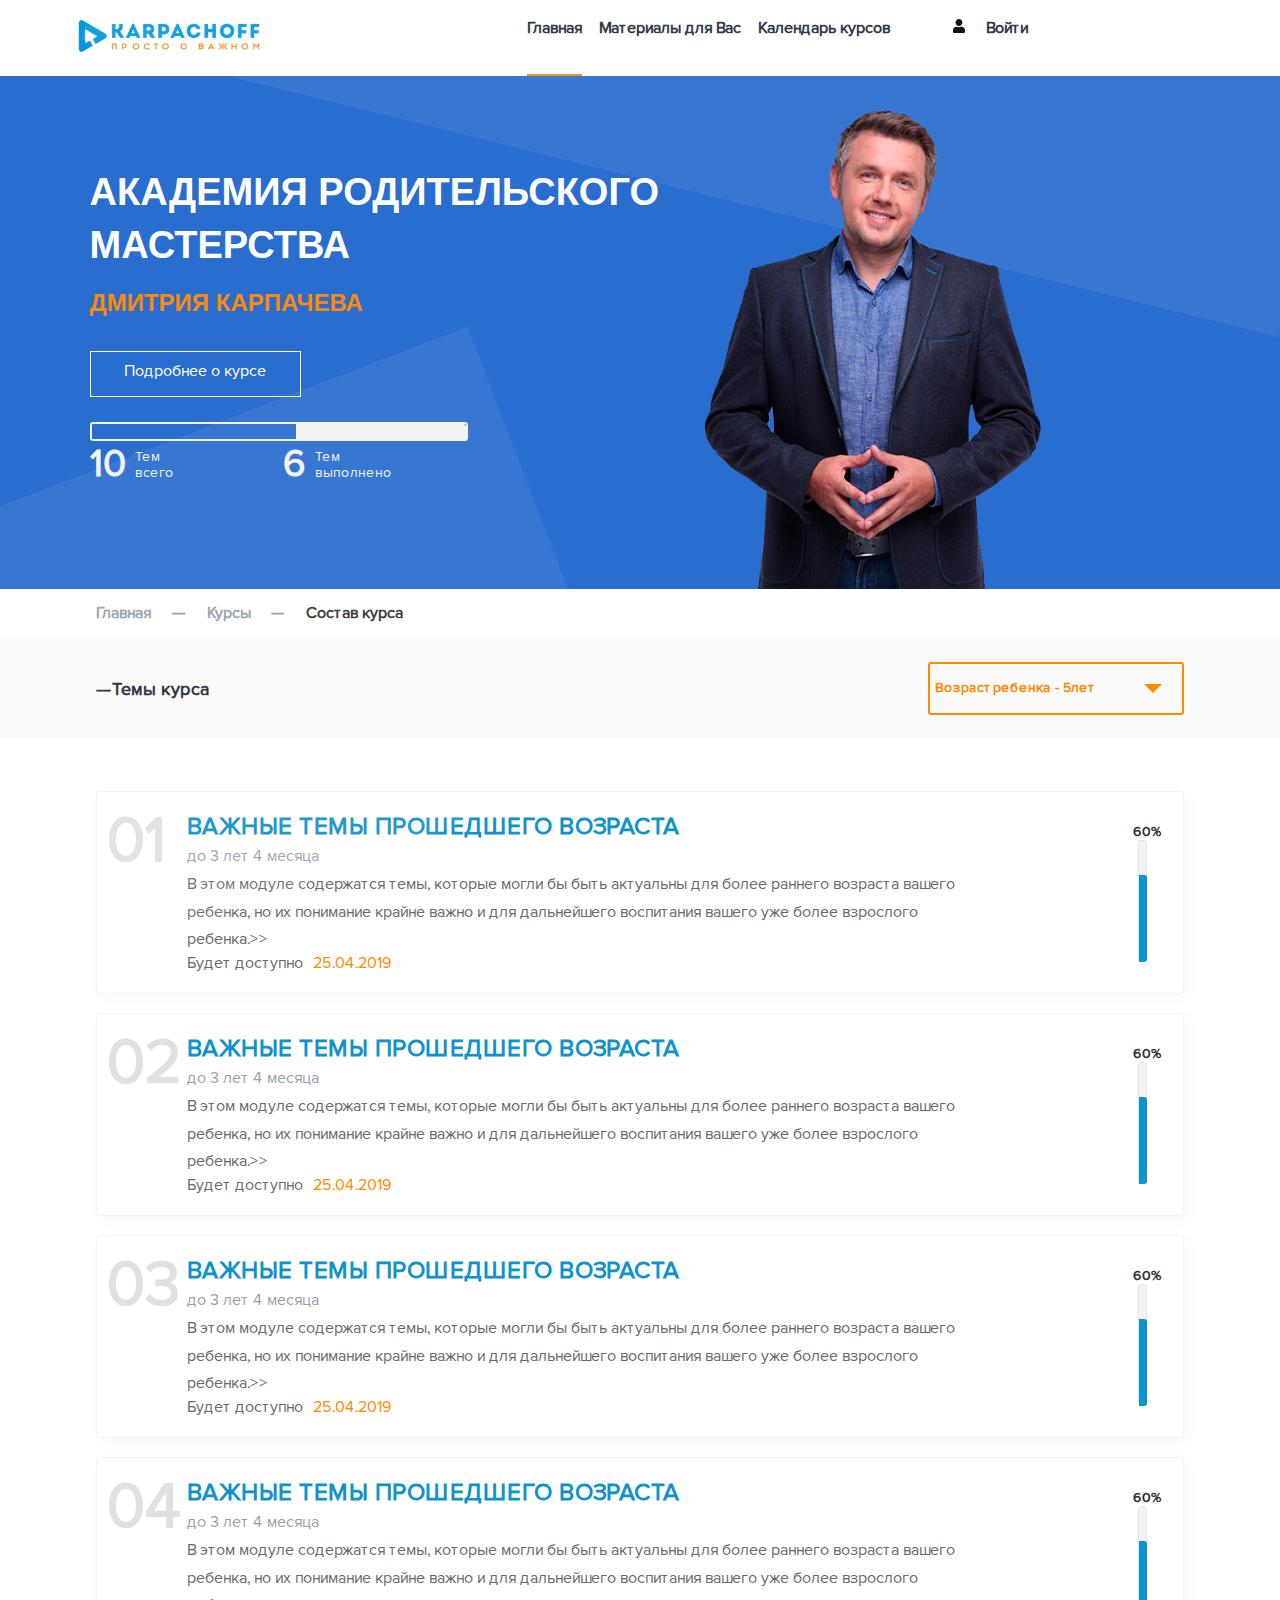
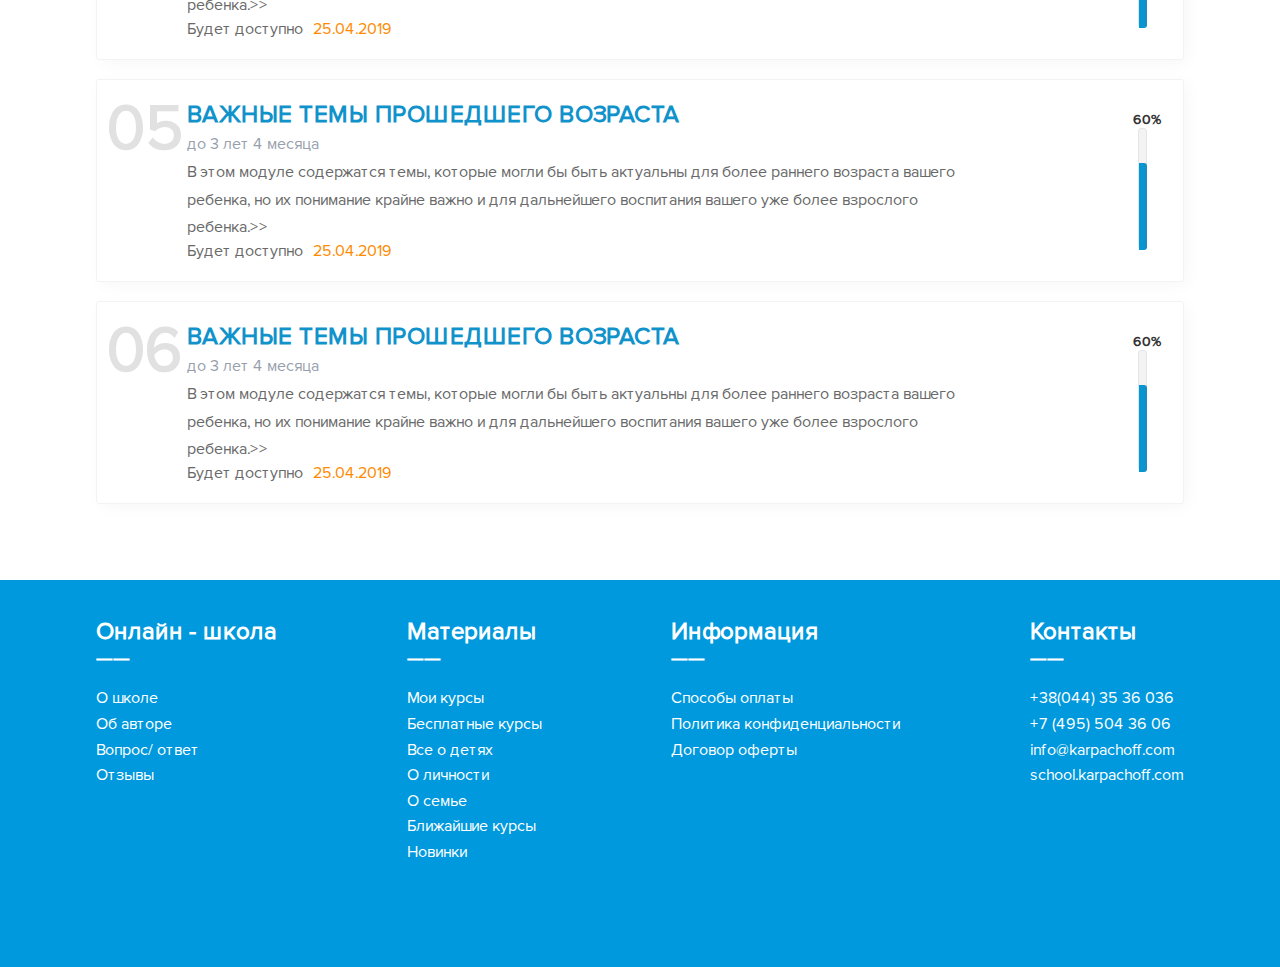
==== index.html @ 8d542062 "first commit" ====
<!DOCTYPE html>
<html >
<head>
    <meta charset="UTF-8">
    <meta name="viewport" content="width=device-width, initial-scale=1.0">
    <meta http-equiv="X-UA-Compatible" content="ie=edge">
    <link rel="stylesheet" href="css/normalise.css">
    <link rel="stylesheet" href="css/style.css">



    <title>Courses</title>

<body>
    <!--HEADER-->
    <div class="header">
        <div class="header-logo">
            <img src="./images/logo.svg" alt="Karpacoff" >
        </div>
        <div class="header-menu">
            <a class="header-menu-item" href="index.html"> Главная </a>
            <a class="header-menu-item" href="#"> Материалы для Вас </a>
            <a class="header-menu-item" href="#"> Календарь   курсов </a>

        </div>
        <div class="header-authent">
            <img src="./images/user-solid.svg" alt="login"> </img>
            <a class="header-menu-item" href="index.html"> Войти </a>
        </div>
    </div>
    <div class="clear">

    </div>

    <!--BANNER-->
    <div class="banner">

        <div class="banner-extraleyer1">


        </div>
        <div class="banner-extraleyer2">


        </div>
        <div class="banner-photo">
            <img src="images/karpachov.png" alt="Karpachov" width="337px" height="479px">
        </div>

        <div class="banner-sitename">
            <h1>АКАДЕМИЯ РОДИТЕЛЬСКОГО МАСТЕРСТВА <br>
            <span>ДМИТРИЯ КАРПАЧЕВА</span>
            </h1>
            <div class="banner-more-info">
                <a href="#">Подробнее о курсе</a>
            </div>
        </div>

        <div class="baner-indicator">
            <div class="banner-indicator-lightbox">

                <div class="banner-indicator-lightbox-done">

                </div>
            </div>
            <div class="banner-indicator-text">
                <div class="banner-indicator-all-number">
                    10


                </div>
                <div class="banner-indicator-all-text">
                    Тем <br> всего


                </div>
                <div class="banner-indicator-done-number">
                    6
                </div>
                <div class="banner-indicator-done-text">
                    Тем <br> выполнено

                </div>
            </div>


        </div>

    </div>





  <!--CONTENT-->

<div class="bredcrumbles">
    <div class="bredcrumbles-main">
        <a href="#">Главная</a>
    </div>
    <div class="bredcrumbles-haighthen1">
        &#151;
    </div>
    <div class="bredcrumbles-courses">
        <a href="#">Курсы</a>
    </div>
    <div class="bredcrumbles-haighthen1">
        &#151;
    </div>
    <div class="bredcrumbles-list">
        <a href="#"> Состав курса</a>
    </div>
</div>

    <div class="bredcrumbles2">
        <div class="bredcrumbles-coursestheme">
            <div class="bredcrumbles-coursestheme-haighthen">
                &#151;
            </div>
            <div class="bredcrumbles-coursestheme-text">
                Темы курса
            </div>
        </div>
        <div class="bredcrumbles-coursestheme-age">

            <div class="bredcrumbles-coursestheme-age-choice">
                Возраст ребенка - 5лет
            </div>
            <div class="bredcrumbles-coursestheme-age-arrow">

            </div>

        </div>

    </div>

    <!--articles-->
    <!--article1-->
    <div class="article article-first">
        <div class="article-number">
            01
        </div>
        <div class="article-content">
            <h2 class="article-header">
                Важные темы прошедшего возраста
            </h2>
            <div class="article-age">
                до 3 лет 4 месяца
            </div>
            <div class="article-citate">
                В этом модуле содержатся темы, которые могли бы быть актуальны для более раннего возраста вашего ребенка,
                но их понимание крайне важно и для дальнейшего воспитания вашего уже более взрослого ребенка.>>
            </div>

            <div class="article-availabledate">
                <div class="article-availabledate-text">
                    Будет доступно
                </div>
                <div class="article-availabledate-date">
                    25.04.2019
                </div>
            </div>
        </div>
        <div class="article-indicator">
            <div class="article-indicator-text">
                60%
            </div>

            <div class="article-indicator-lightbox">

                <div class="article-indicator-lightbox-done">

                </div>
            </div>

        </div>
    </div>

    <!--article2-->
    <div class="article">
        <div class="article-number">
            02
        </div>
        <div class="article-content">

                <a href="#"></a>
            <h2 class="article-header">
                Важные темы прошедшего возраста
            </h2>
                </a>

            <div class="article-age">
                до 3 лет 4 месяца
            </div>
            <div class="article-citate">
                В этом модуле содержатся темы, которые могли бы быть актуальны для более раннего возраста вашего ребенка,
                но их понимание крайне важно и для дальнейшего воспитания вашего уже более взрослого ребенка.>>
            </div>

            <div class="article-availabledate">
                <div class="article-availabledate-text">
                    Будет доступно
                </div>
                <div class="article-availabledate-date">
                    25.04.2019
                </div>
            </div>
        </div>
        <div class="article-indicator">
            <div class="article-indicator-text">
                60%
            </div>

            <div class="article-indicator-lightbox">

                <div class="article-indicator-lightbox-done">

                </div>
            </div>

        </div>
    </div>

    <!--article3-->
    <div class="article">
        <div class="article-number">
            03
        </div>
        <div class="article-content">
            <h2 class="article-header">
                Важные темы прошедшего возраста
            </h2>
            <div class="article-age">
                до 3 лет 4 месяца
            </div>
            <div class="article-citate">
                В этом модуле содержатся темы, которые могли бы быть актуальны для более раннего возраста вашего ребенка,
                но их понимание крайне важно и для дальнейшего воспитания вашего уже более взрослого ребенка.>>
            </div>

            <div class="article-availabledate">
                <div class="article-availabledate-text">
                    Будет доступно
                </div>
                <div class="article-availabledate-date">
                    25.04.2019
                </div>
            </div>
        </div>
        <div class="article-indicator">
            <div class="article-indicator-text">
                60%
            </div>

            <div class="article-indicator-lightbox">

                <div class="article-indicator-lightbox-done">

                </div>
            </div>

        </div>
    </div>

    <!--article4-->
    <div class="article">
        <div class="article-number">
            04
        </div>
        <div class="article-content">
            <h2 class="article-header">
                Важные темы прошедшего возраста
            </h2>
            <div class="article-age">
                до 3 лет 4 месяца
            </div>
            <div class="article-citate">
                В этом модуле содержатся темы, которые могли бы быть актуальны для более раннего возраста вашего ребенка,
                но их понимание крайне важно и для дальнейшего воспитания вашего уже более взрослого ребенка.>>
            </div>

            <div class="article-availabledate">
                <div class="article-availabledate-text">
                    Будет доступно
                </div>
                <div class="article-availabledate-date">
                    25.04.2019
                </div>
            </div>
        </div>
        <div class="article-indicator">
            <div class="article-indicator-text">
                60%
            </div>

            <div class="article-indicator-lightbox">

                <div class="article-indicator-lightbox-done">

                </div>
            </div>

        </div>
    </div>

    <!--article5-->
    <div class="article">
        <div class="article-number">
            05
        </div>
        <div class="article-content">
            <h2 class="article-header">
                Важные темы прошедшего возраста
            </h2>
            <div class="article-age">
                до 3 лет 4 месяца
            </div>
            <div class="article-citate">
                В этом модуле содержатся темы, которые могли бы быть актуальны для более раннего возраста вашего ребенка,
                но их понимание крайне важно и для дальнейшего воспитания вашего уже более взрослого ребенка.>>
            </div>

            <div class="article-availabledate">
                <div class="article-availabledate-text">
                    Будет доступно
                </div>
                <div class="article-availabledate-date">
                    25.04.2019
                </div>
            </div>
        </div>
        <div class="article-indicator">
            <div class="article-indicator-text">
                60%
            </div>

            <div class="article-indicator-lightbox">

                <div class="article-indicator-lightbox-done">

                </div>
            </div>

        </div>
    </div>

    <!--article6-->
    <div class="article">
        <div class="article-number">
            06
        </div>
        <div class="article-content">
            <h2 class="article-header">
                Важные темы прошедшего возраста
            </h2>
            <div class="article-age">
                до 3 лет 4 месяца
            </div>
            <div class="article-citate">
                В этом модуле содержатся темы, которые могли бы быть актуальны для более раннего возраста вашего ребенка,
                но их понимание крайне важно и для дальнейшего воспитания вашего уже более взрослого ребенка.>>
            </div>

            <div class="article-availabledate">
                <div class="article-availabledate-text">
                    Будет доступно
                </div>
                <div class="article-availabledate-date">
                    25.04.2019
                </div>
            </div>
        </div>
        <div class="article-indicator">
            <div class="article-indicator-text">
                60%
            </div>

            <div class="article-indicator-lightbox">

                <div class="article-indicator-lightbox-done">

                </div>
            </div>

        </div>
    </div>


    <!--FOOTER MENU-->
<div class="footermenu">
    <div class="footermenu-blocks">

        <div class="footermenu-block">
            <div class="footermenu-block-header">
                Онлайн - школа
            </div>
            <div class="footermenu-block-underline">
                &#151;&#151;
            </div>
            <div class="footermenu-block-menu">
                <ul>
                    <li><a href="#">О школе</a></li>
                    <li><a href="#">Об авторе</a></li>
                    <li><a href="#">Вопрос/ ответ</a></li>
                    <li><a href="#">Отзывы</a></li>
                </ul>
            </div>
        </div>



        <div class="footermenu-block">
            <div class="footermenu-block-header">
                Материалы
            </div>
            <div class="footermenu-block-underline">
                &#151;&#151;
            </div>
            <div class="footermenu-block-menu">
                <ul>
                    <li><a href="#">Мои курсы</a></li>
                    <li><a href="#">Бесплатные курсы</a></li>
                    <li><a href="#">Все о детях</a></li>
                    <li><a href="#">О личности</a></li>
                    <li><a href="#">О семье</a></li>
                    <li><a href="#">Ближайшие курсы</a></li>
                    <li><a href="#">Новинки</a></li>
                </ul>
            </div>
        </div>

        <div class="footermenu-block">
            <div class="footermenu-block-header">
                Информация
            </div>
            <div class="footermenu-block-underline">
                &#151;&#151;
            </div>
            <div class="footermenu-block-menu">
                <ul>
                    <li><a href="#">Способы оплаты</a></li>
                    <li><a href="#">Политика конфиденциальности</a></li>
                    <li><a href="#">Договор оферты</a></li>

                </ul>
            </div>
        </div>

        <div class="footermenu-block">
            <div class="footermenu-block-header">
                Контакты
            </div>
            <div class="footermenu-block-underline">
                &#151;&#151;
            </div>
            <div class="footermenu-block-menu">
                <ul>
                    <li>+38(044) 35 36 036</li>
                    <li>+7 (495) 504 36 06</li>
                    <li><a href="#">info@karpachoff.com</a></li>
                    <li><a href="#">school.karpachoff.com</a></li>
                </ul>
            </div>
        </div>

    </div>



</div>





</body>
</html>
---- css/normalise.css ----
/*! normalize.css v8.0.1 | MIT License | github.com/necolas/normalize.css */

/* Document
   ========================================================================== */

/**
 * 1. Correct the line height in all browsers.
 * 2. Prevent adjustments of font size after orientation changes in iOS.
 */

html {
  line-height: 1.15; /* 1 */
  -webkit-text-size-adjust: 100%; /* 2 */
}

/* Sections
   ========================================================================== */

/**
 * Remove the margin in all browsers.
 */

body {
  margin: 0;
}

/**
 * Render the `main` element consistently in IE.
 */

main {
  display: block;
}

/**
 * Correct the font size and margin on `h1` elements within `section` and
 * `article` contexts in Chrome, Firefox, and Safari.
 */

h1 {
  font-size: 2em;
  margin: 0.67em 0;
}

/* Grouping content
   ========================================================================== */

/**
 * 1. Add the correct box sizing in Firefox.
 * 2. Show the overflow in Edge and IE.
 */

hr {
  box-sizing: content-box; /* 1 */
  height: 0; /* 1 */
  overflow: visible; /* 2 */
}

/**
 * 1. Correct the inheritance and scaling of font size in all browsers.
 * 2. Correct the odd `em` font sizing in all browsers.
 */

pre {
  font-family: monospace, monospace; /* 1 */
  font-size: 1em; /* 2 */
}

/* Text-level semantics
   ========================================================================== */

/**
 * Remove the gray background on active links in IE 10.
 */

a {
  background-color: transparent;
}

/**
 * 1. Remove the bottom border in Chrome 57-
 * 2. Add the correct text decoration in Chrome, Edge, IE, Opera, and Safari.
 */

abbr[title] {
  border-bottom: none; /* 1 */
  text-decoration: underline; /* 2 */
  text-decoration: underline dotted; /* 2 */
}

/**
 * Add the correct font weight in Chrome, Edge, and Safari.
 */

b,
strong {
  font-weight: bolder;
}

/**
 * 1. Correct the inheritance and scaling of font size in all browsers.
 * 2. Correct the odd `em` font sizing in all browsers.
 */

code,
kbd,
samp {
  font-family: monospace, monospace; /* 1 */
  font-size: 1em; /* 2 */
}

/**
 * Add the correct font size in all browsers.
 */

small {
  font-size: 80%;
}

/**
 * Prevent `sub` and `sup` elements from affecting the line height in
 * all browsers.
 */

sub,
sup {
  font-size: 75%;
  line-height: 0;
  position: relative;
  vertical-align: baseline;
}

sub {
  bottom: -0.25em;
}

sup {
  top: -0.5em;
}

/* Embedded content
   ========================================================================== */

/**
 * Remove the border on images inside links in IE 10.
 */

img {
  border-style: none;
}

/* Forms
   ========================================================================== */

/**
 * 1. Change the font styles in all browsers.
 * 2. Remove the margin in Firefox and Safari.
 */

button,
input,
optgroup,
select,
textarea {
  font-family: inherit; /* 1 */
  font-size: 100%; /* 1 */
  line-height: 1.15; /* 1 */
  margin: 0; /* 2 */
}

/**
 * Show the overflow in IE.
 * 1. Show the overflow in Edge.
 */

button,
input { /* 1 */
  overflow: visible;
}

/**
 * Remove the inheritance of text transform in Edge, Firefox, and IE.
 * 1. Remove the inheritance of text transform in Firefox.
 */

button,
select { /* 1 */
  text-transform: none;
}

/**
 * Correct the inability to style clickable types in iOS and Safari.
 */

button,
[type="button"],
[type="reset"],
[type="submit"] {
  -webkit-appearance: button;
}

/**
 * Remove the inner border and padding in Firefox.
 */

button::-moz-focus-inner,
[type="button"]::-moz-focus-inner,
[type="reset"]::-moz-focus-inner,
[type="submit"]::-moz-focus-inner {
  border-style: none;
  padding: 0;
}

/**
 * Restore the focus styles unset by the previous rule.
 */

button:-moz-focusring,
[type="button"]:-moz-focusring,
[type="reset"]:-moz-focusring,
[type="submit"]:-moz-focusring {
  outline: 1px dotted ButtonText;
}

/**
 * Correct the padding in Firefox.
 */

fieldset {
  padding: 0.35em 0.75em 0.625em;
}

/**
 * 1. Correct the text wrapping in Edge and IE.
 * 2. Correct the color inheritance from `fieldset` elements in IE.
 * 3. Remove the padding so developers are not caught out when they zero out
 *    `fieldset` elements in all browsers.
 */

legend {
  box-sizing: border-box; /* 1 */
  color: inherit; /* 2 */
  display: table; /* 1 */
  max-width: 100%; /* 1 */
  padding: 0; /* 3 */
  white-space: normal; /* 1 */
}

/**
 * Add the correct vertical alignment in Chrome, Firefox, and Opera.
 */

progress {
  vertical-align: baseline;
}

/**
 * Remove the default vertical scrollbar in IE 10+.
 */

textarea {
  overflow: auto;
}

/**
 * 1. Add the correct box sizing in IE 10.
 * 2. Remove the padding in IE 10.
 */

[type="checkbox"],
[type="radio"] {
  box-sizing: border-box; /* 1 */
  padding: 0; /* 2 */
}

/**
 * Correct the cursor style of increment and decrement buttons in Chrome.
 */

[type="number"]::-webkit-inner-spin-button,
[type="number"]::-webkit-outer-spin-button {
  height: auto;
}

/**
 * 1. Correct the odd appearance in Chrome and Safari.
 * 2. Correct the outline style in Safari.
 */

[type="search"] {
  -webkit-appearance: textfield; /* 1 */
  outline-offset: -2px; /* 2 */
}

/**
 * Remove the inner padding in Chrome and Safari on macOS.
 */

[type="search"]::-webkit-search-decoration {
  -webkit-appearance: none;
}

/**
 * 1. Correct the inability to style clickable types in iOS and Safari.
 * 2. Change font properties to `inherit` in Safari.
 */

::-webkit-file-upload-button {
  -webkit-appearance: button; /* 1 */
  font: inherit; /* 2 */
}

/* Interactive
   ========================================================================== */

/*
 * Add the correct display in Edge, IE 10+, and Firefox.
 */

details {
  display: block;
}

/*
 * Add the correct display in all browsers.
 */

summary {
  display: list-item;
}

/* Misc
   ========================================================================== */

/**
 * Add the correct display in IE 10+.
 */

template {
  display: none;
}

/**
 * Add the correct display in IE 10.
 */

[hidden] {
  display: none;
}
---- css/style.css ----
@font-face {
  font-family: 'proxima_novabold';
  src: url("../fonts/proximanova-bold-webfont.eot");
  src: url("../fonts/proximanova-bold-webfont.eot?#iefix") format("embedded-opentype"), url("../fonts/proximanova-bold-webfont.woff2") format("woff2"), url("../fonts/proximanova-bold-webfont.woff") format("woff"), url("../fonts/ProximaNova-Bold.ttf") format("truetype"), url("../fonts/proximanova-bold-webfont.svg") format("svg");
  font-weight: 700;
  font-style: normal;
}
@font-face {
  font-family: 'proxima_extrabld';
  src: url("../fonts/ProximaNova-Extrabld.ttf") format("truetype");
  font-weight: 900;
  font-style: normal;
}
@font-face {
  font-family: 'proxima_semibold';
  src: url("../fonts/ProximaNova-Semibold.ttf") format("truetype");
  font-weight: 500;
  font-style: normal;
}
@font-face {
  font-family: 'proxima_regular';
  src: url("../fonts/ProximaNova-Regular.ttf") format("truetype");
  font-weight: normal;
  font-style: normal;
}
/****************HEADER*****************/
/*.wrapper {
  background-color: $cfon5;
}*/
/*body {
  overflow: hidden;
}*/
.header {
  max-width: 1126px;
  height: 72px;
  margin: 0 auto;
  background-color: #FFFFFF;
}

.header-logo {
  display: block;
  float: left;
  max-width: 184px;
  margin: 19px 22.81% 19px 0;
}

.header-menu {
  display: block;
  float: left;
  min-width: 435px;
  height: 67px;
}

.header-menu-item {
  display: block;
  height: 56px;
  float: left;
  padding-top: 18px;
  text-decoration: none;
  margin: 0 2%;
  font: 600 16px  'proxima_regular', sans-serif;
  color: #222B3A;
}

.header-menu-item:first-child {
  border-bottom: 2px solid #FC880D;
}

.header-authent {
  display: block;
  margin-left: 4.3%;
}

.header-authent img {
  max-width: 12px;
  float: left;
  margin-top: 1.2em;
}

.clear {
  clear: both;
}

/************BANNER**************/
.banner {
  height: 513px;
  background-color: #296DCE;
  overflow: hidden;
  /*position: absolute;
  top: 72px;
  z-index: 2;*/
}

.banner-extraleyer1 {
  width: 140.63%;
  height: 462px;
  transform: rotate(-21deg);
  background-color: rgba(255, 255, 255, 0.07);
  position: absolute;
  top: 634px;
  left: -93%;
}

.banner-extraleyer2 {
  width: 96.34%;
  height: 310px;
  transform: rotate(13.96deg);
  background-color: rgba(255, 255, 255, 0.07);
  position: absolute;
  top: -117px;
  left: 7.9%;
}

.banner-photo {
  position: absolute;
  z-index: 4;
  top: 110px;
  left: 55%;
}

.banner-sitename {
  width: 58.88%;
  height: 184px;
  /*position: absolute;*/
  z-index: 5;
  margin: 90px 0 19px 7%;
}

.banner-sitename h1 {
  color: #FFFFFF;
  font: 600 38px  Intro, sans-serif;
  line-height: 53px;
  text-align: left;
}

.banner-sitename h1 span {
  color: #FC880D;
  font: 600 24px  Intro, sans-serif;
  line-height: 31px;
}

.banner-more-info {
  width: 209px;
  height: 44px;
  border: 1px solid #FFFFFF;
}

.banner-more-info a {
  display: block;
  padding: 2.4em auto;
  text-align: center;
  font: 400 16px  'proxima_regular', sans-serif;
  line-height: 2.4em;
  color: #FFFFFF;
  text-decoration: none;
}

.baner-indicator {
  width: 29.25%;
  height: 45px;
  margin: 72px 0 0 7%;
}

.banner-indicator-lightbox {
  width: 100%;
  height: 15px;
  border: 2px solid #F3F3F3;
  border-radius: 3px;
}

.banner-indicator-lightbox-done {
  width: 45.3%;
  float: right;
  height: 17px;
  border-radius: 0 3px 3px 0;
  background-color: #F3F3F3;
}

.banner-indicator-text {
  width: 29.25%;
  height: 45px;
  margin-top: 3px;
  display: flex;
  justify-content: space-between;
  align-items: flex-start;
}

.banner-indicator-all-number {
  text-align: left;
  font: 600 38px  'proxima_regular', sans-serif;
  line-height: 1.1em;
  color: #F3F3F3;
  padding-right: 9px;
}

.banner-indicator-all-text {
  text-align: left;
  font: 400 14px  'proxima_regular', sans-serif;
  line-height: 1.1em;
  color: #F3F3F3;
  padding-right: 100%;
  padding-top: 5px;
}

.banner-indicator-done-number {
  text-align: left;
  font: 600 38px  'proxima_regular', sans-serif;
  line-height: 1.1em;
  color: #F3F3F3;
  padding-right: 9px;
}

.banner-indicator-done-text {
  font: 400 14px  'proxima_regular', sans-serif;
  line-height: 1.1em;
  color: #F3F3F3;
  padding-top: 5px;
}

/**************CONTENT*************/
/*************bredcrumbles*********/
.bredcrumbles {
  margin-top: 14px;
  margin-left: 7.5%;
  width: 24%;
  height: 20px;
  display: flex;
  justify-content: space-between;
  align-items: flex-start;
  font: 600 16px  'proxima_regular', sans-serif;
  color: #979FAD;
}

.bredcrumbles a {
  text-decoration: none;
  color: #979FAD;
}

.bredcrumbles-list {
  color: #323232;
}

.bredcrumbles-list a {
  color: #323232;
}

.bredcrumbles2 {
  height: 99px;
  padding: 0 7.5%;
  background-color: #FAFAFA;
  display: flex;
  justify-content: space-between;
  align-items: center;
  margin-top: 16px;
}

.bredcrumbles-coursestheme {
  width: 120px;
  display: flex;
  justify-content: space-between;
  align-items: flex-start;
  font: 600 18px  'proxima_regular', sans-serif;
  color: #222B3A;
}

.bredcrumbles-coursestheme-text {
  width: 110px;
}

.bredcrumbles-coursestheme-age {
  width: 227px;
  height: 14px;
  border: 2px solid #FF8A00;
  text-align: left;
  padding: 15px 20px 20px 5px;
  border-radius: 3px;
  font: 600 14px  'proxima_regular', sans-serif;
  color: #FF8A00;
  display: flex;
  justify-content: space-between;
}

.bredcrumbles-coursestheme-age-choice {
  width: 80%;
}

.bredcrumbles-coursestheme-age-arrow {
  width: 0;
  height: 0;
  float: right;
  border: 9px solid transparent;
  border-top: 9px solid #FF8A00;
  margin-top: 5px;
}

/************************articles***********************/
.article {
  height: 203px;
  margin: 19px 7.5% 0 7.5%;
  background-color: #FFFFFF;
  border: 1px solid #F3F3F3;
  box-sizing: border-box;
  box-shadow: 4px 4px 15px rgba(0, 0, 0, 0.03);
  border-radius: 3px;
}

.article-first {
  margin-top: 53px;
}

.article-number {
  width: 80px;
  height: 203px;
  font: 600 64px  'proxima_regular', sans-serif;
  color: #E1E1E1;
  margin-top: 10px;
  margin-left: 10px;
  float: left;
}

.article-content {
  margin: 0 17% 0 18px;
}

.article-header {
  font: 600 24px  'proxima_regular', sans-serif;
  color: #1092CB;
  letter-spacing: 0.02em;
  text-transform: uppercase;
  margin-bottom: 5px;
}

.article-age {
  font: 400 16px  'proxima_regular', sans-serif;
  color: #979FAD;
  margin-bottom: 5px;
}

.article-citate {
  font: 400 16px  'proxima_regular', sans-serif;
  line-height: 1.7em;
  color: #696969;
}

.article-availabledate {
  display: flex;
  justify-content: flex-start;
}

.article-availabledate-text {
  font: 400 16px  'proxima_regular', sans-serif;
  color: #696969;
  margin-right: 10px;
}

.article-availabledate-date {
  font: 400 16px  'proxima_regular', sans-serif;
  color: #FF8A00;
}

.article-indicator {
  width: 9px;
  height: 121px;
  float: right;
  margin: -150px 3.8% 0 1%;
}

.article-indicator-text {
  font: 600 14px  'proxima_regular', sans-serif;
  color: #323232;
}

.article-indicator-lightbox {
  width: 9px;
  height: 121px;
  border: 1px solid #E5E5E5;
  box-sizing: border-box;
  border-radius: 3px;
  background-color: #F3F3F3;
  margin-left: 5px;
}

.article-indicator-lightbox-done {
  width: 8px;
  height: 87px;
  margin-top: 34px;
  border-radius: 0 3px 3px 0;
  background-image: linear-gradient(90deg, #0099DD 0%, #178EC2 100%);
}

/*************FOOTER MENU**************/
.footermenu {
  height: 350px;
  margin-top: 76px;
  background-color: #0099DD;
  padding-top: 37px;
}

.footermenu-blocks {
  margin: 0 7.5% 0 7.5%;
  display: flex;
  justify-content: space-between;
}

.footermenu-block-header {
  font: 600 24px  'proxima_regular', sans-serif;
  color: #FFFFFF;
}

.footermenu-block-underline {
  font: 600 20px  'proxima_regular', sans-serif;
  color: #FFFFFF;
}

.footermenu-block-menu ul li {
  list-style: none;
  font: 400 16px  'proxima_regular', sans-serif;
  color: #FFFFFF;
  line-height: 1.6;
  margin-left: -40px;
}

.footermenu-block-menu ul li a {
  text-decoration: none;
  font: 400 16px  'proxima_regular', sans-serif;
  color: #FFFFFF;
  line-height: 1.6;
}

/*# sourceMappingURL=style.css.map */
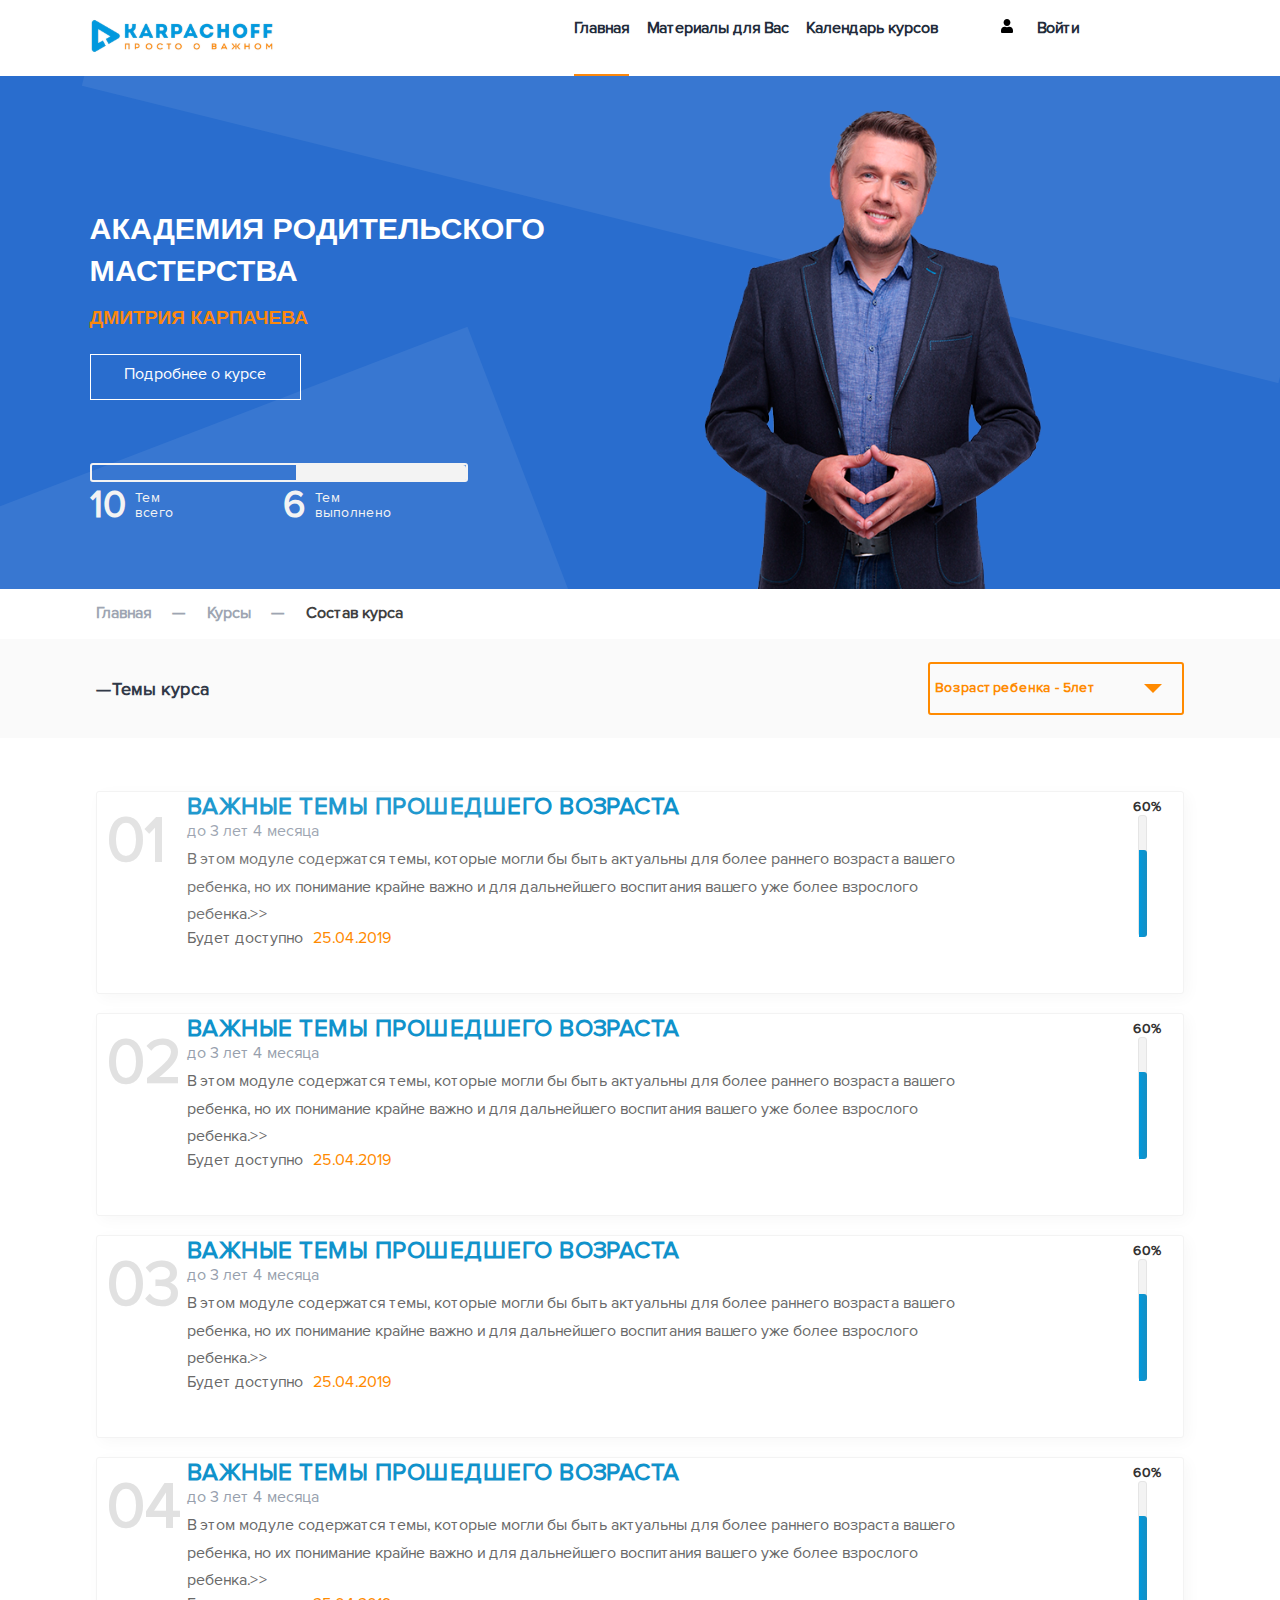
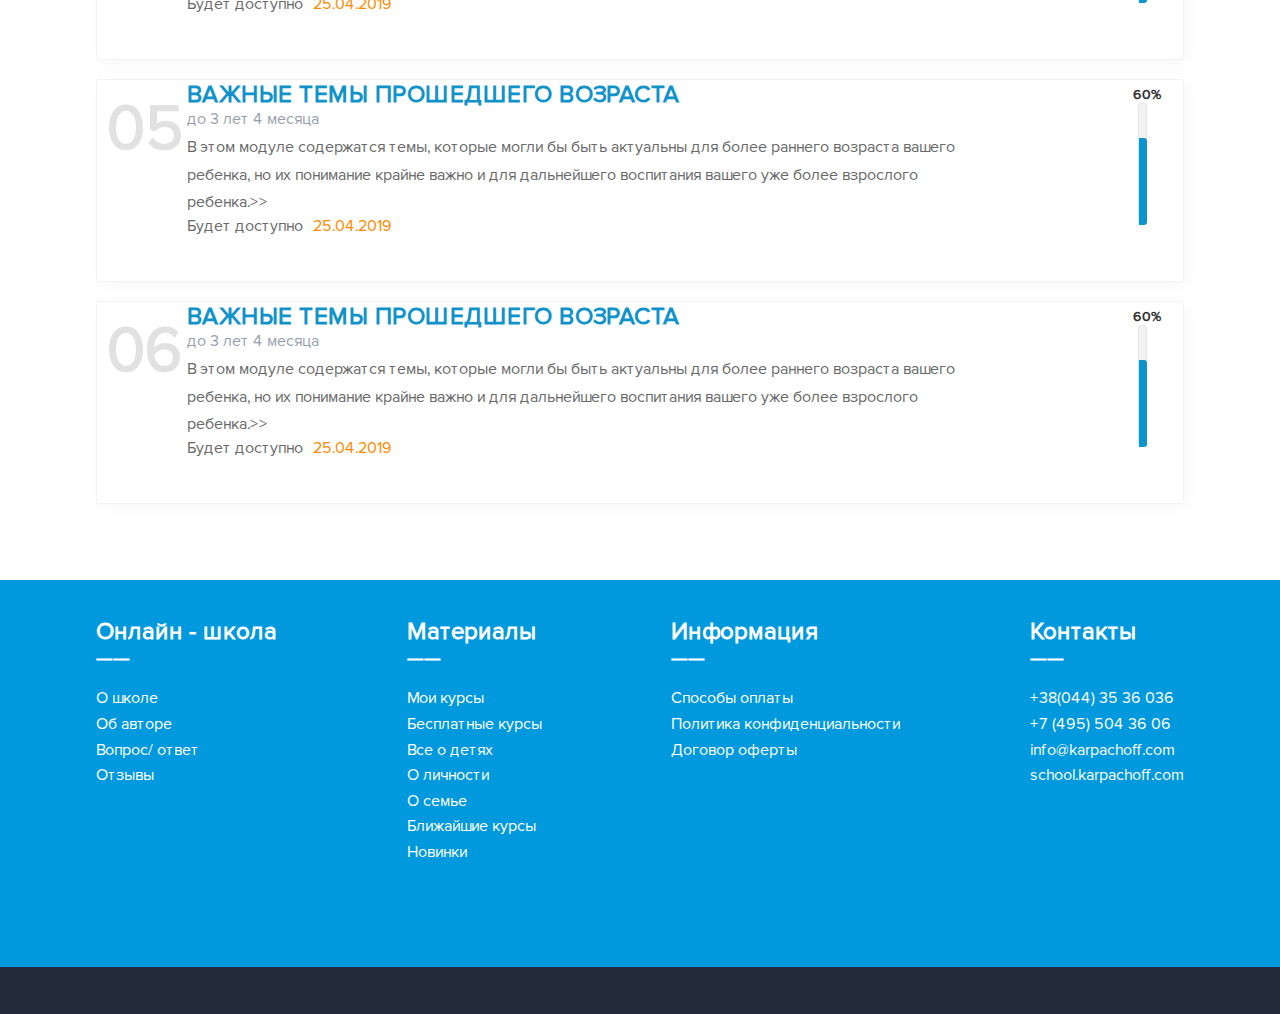
==== commit 3df33f23: "third commit" ====
--- a/index.html
+++ b/index.html
@@ -12,465 +12,478 @@
     <title>Courses</title>
 
 <body>
-    <!--HEADER-->
-    <div class="header">
-        <div class="header-logo">
-            <img src="./images/logo.svg" alt="Karpacoff" >
-        </div>
-        <div class="header-menu">
-            <a class="header-menu-item" href="index.html"> Главная </a>
-            <a class="header-menu-item" href="#"> Материалы для Вас </a>
-            <a class="header-menu-item" href="#"> Календарь   курсов </a>
-
-        </div>
-        <div class="header-authent">
-            <img src="./images/user-solid.svg" alt="login"> </img>
-            <a class="header-menu-item" href="index.html"> Войти </a>
+
+        <!--HEADER-->
+        <div class="header">
+            <div class="header-logo">
+                <img src="./images/logo.svg" alt="Karpacoff" >
+            </div>
+            <div class="header-menu">
+                <a class="header-menu-item" href="index.html"> Главная </a>
+                <a class="header-menu-item" href="#"> Материалы для Вас </a>
+                <a class="header-menu-item" href="#"> Календарь   курсов </a>
+
+            </div>
+            <div class="header-authent">
+                <img src="./images/user-solid.svg" alt="login"> </img>
+                <a class="header-menu-item" href="index.html"> Войти </a>
+            </div>
+        </div>
+        <div class="clear">
+
+        </div>
+
+        <!--BANNER-->
+        <div class="banner">
+
+            <div class="banner-extraleyer1">
+
+
+            </div>
+            <div class="banner-extraleyer2">
+
+
+            </div>
+            <div class="banner-photo">
+                <img src="images/karpachov.png" alt="Karpachov" width="337px" height="479px">
+            </div>
+
+            <div class="banner-sitename">
+                <h1>АКАДЕМИЯ РОДИТЕЛЬСКОГО МАСТЕРСТВА <br>
+                <span>ДМИТРИЯ КАРПАЧЕВА</span>
+                </h1>
+                <div class="banner-more-info">
+                    <a href="#">Подробнее о курсе</a>
+                </div>
+            </div>
+
+            <div class="baner-indicator">
+                <div class="banner-indicator-lightbox">
+
+                    <div class="banner-indicator-lightbox-done">
+
+                    </div>
+                </div>
+                <div class="banner-indicator-text">
+                    <div class="banner-indicator-all-number">
+                        10
+
+
+                    </div>
+                    <div class="banner-indicator-all-text">
+                        Тем <br> всего
+
+
+                    </div>
+                    <div class="banner-indicator-done-number">
+                        6
+                    </div>
+                    <div class="banner-indicator-done-text">
+                        Тем <br> выполнено
+
+                    </div>
+                </div>
+
+
+            </div>
+
+        </div>
+
+
+
+
+
+      <!--CONTENT-->
+
+    <div class="bredcrumbles">
+        <div class="bredcrumbles-main">
+            <a href="#">Главная</a>
+        </div>
+        <div class="bredcrumbles-haighthen1">
+            &#151;
+        </div>
+        <div class="bredcrumbles-courses">
+            <a href="#">Курсы</a>
+        </div>
+        <div class="bredcrumbles-haighthen1">
+            &#151;
+        </div>
+        <div class="bredcrumbles-list">
+            <a href="#"> Состав курса</a>
         </div>
     </div>
-    <div class="clear">
+
+        <div class="bredcrumbles2">
+            <div class="bredcrumbles-coursestheme">
+                <div class="bredcrumbles-coursestheme-haighthen">
+                    &#151;
+                </div>
+                <div class="bredcrumbles-coursestheme-text">
+                    Темы курса
+                </div>
+            </div>
+            <div class="bredcrumbles-coursestheme-age">
+
+                <div class="bredcrumbles-coursestheme-age-choice">
+                    Возраст ребенка - 5лет
+                </div>
+                <div class="bredcrumbles-coursestheme-age-arrow">
+
+                </div>
+
+            </div>
+
+        </div>
+
+        <!--articles-->
+        <!--article1-->
+        <div class="article article-first">
+            <div class="article-number">
+                01
+            </div>
+            <div class="article-content">
+                <a href="module.html" class="article-header">
+
+                        Важные темы прошедшего возраста
+
+                </a>
+                <div class="article-age">
+                    до 3 лет 4 месяца
+                </div>
+                <div class="article-citate">
+                    В этом модуле содержатся темы, которые могли бы быть актуальны для более раннего возраста вашего ребенка,
+                    но их понимание крайне важно и для дальнейшего воспитания вашего уже более взрослого ребенка.>>
+                </div>
+
+                <div class="article-availabledate">
+                    <div class="article-availabledate-text">
+                        Будет доступно
+                    </div>
+                    <div class="article-availabledate-date">
+                        25.04.2019
+                    </div>
+                </div>
+            </div>
+            <div class="article-indicator">
+                <div class="article-indicator-text">
+                    60%
+                </div>
+
+                <div class="article-indicator-lightbox">
+
+                    <div class="article-indicator-lightbox-done">
+
+                    </div>
+                </div>
+
+            </div>
+        </div>
+
+        <!--article2-->
+        <div class="article">
+            <div class="article-number">
+                02
+            </div>
+            <div class="article-content">
+
+                <a href="module.html" class="article-header">
+
+                    Важные темы прошедшего возраста
+
+                </a>
+
+                <div class="article-age">
+                    до 3 лет 4 месяца
+                </div>
+                <div class="article-citate">
+                    В этом модуле содержатся темы, которые могли бы быть актуальны для более раннего возраста вашего ребенка,
+                    но их понимание крайне важно и для дальнейшего воспитания вашего уже более взрослого ребенка.>>
+                </div>
+
+                <div class="article-availabledate">
+                    <div class="article-availabledate-text">
+                        Будет доступно
+                    </div>
+                    <div class="article-availabledate-date">
+                        25.04.2019
+                    </div>
+                </div>
+            </div>
+            <div class="article-indicator">
+                <div class="article-indicator-text">
+                    60%
+                </div>
+
+                <div class="article-indicator-lightbox">
+
+                    <div class="article-indicator-lightbox-done">
+
+                    </div>
+                </div>
+
+            </div>
+        </div>
+
+        <!--article3-->
+        <div class="article">
+            <div class="article-number">
+                03
+            </div>
+            <div class="article-content">
+                <a href="module.html" class="article-header">
+
+                    Важные темы прошедшего возраста
+
+                </a>
+                <div class="article-age">
+                    до 3 лет 4 месяца
+                </div>
+                <div class="article-citate">
+                    В этом модуле содержатся темы, которые могли бы быть актуальны для более раннего возраста вашего ребенка,
+                    но их понимание крайне важно и для дальнейшего воспитания вашего уже более взрослого ребенка.>>
+                </div>
+
+                <div class="article-availabledate">
+                    <div class="article-availabledate-text">
+                        Будет доступно
+                    </div>
+                    <div class="article-availabledate-date">
+                        25.04.2019
+                    </div>
+                </div>
+            </div>
+            <div class="article-indicator">
+                <div class="article-indicator-text">
+                    60%
+                </div>
+
+                <div class="article-indicator-lightbox">
+
+                    <div class="article-indicator-lightbox-done">
+
+                    </div>
+                </div>
+
+            </div>
+        </div>
+
+        <!--article4-->
+        <div class="article">
+            <div class="article-number">
+                04
+            </div>
+            <div class="article-content">
+                <a href="module.html" class="article-header">
+
+                    Важные темы прошедшего возраста
+
+                </a>
+                <div class="article-age">
+                    до 3 лет 4 месяца
+                </div>
+                <div class="article-citate">
+                    В этом модуле содержатся темы, которые могли бы быть актуальны для более раннего возраста вашего ребенка,
+                    но их понимание крайне важно и для дальнейшего воспитания вашего уже более взрослого ребенка.>>
+                </div>
+
+                <div class="article-availabledate">
+                    <div class="article-availabledate-text">
+                        Будет доступно
+                    </div>
+                    <div class="article-availabledate-date">
+                        25.04.2019
+                    </div>
+                </div>
+            </div>
+            <div class="article-indicator">
+                <div class="article-indicator-text">
+                    60%
+                </div>
+
+                <div class="article-indicator-lightbox">
+
+                    <div class="article-indicator-lightbox-done">
+
+                    </div>
+                </div>
+
+            </div>
+        </div>
+
+        <!--article5-->
+        <div class="article">
+            <div class="article-number">
+                05
+            </div>
+            <div class="article-content">
+                <a href="module.html" class="article-header">
+
+                    Важные темы прошедшего возраста
+
+                </a>
+                <div class="article-age">
+                    до 3 лет 4 месяца
+                </div>
+                <div class="article-citate">
+                    В этом модуле содержатся темы, которые могли бы быть актуальны для более раннего возраста вашего ребенка,
+                    но их понимание крайне важно и для дальнейшего воспитания вашего уже более взрослого ребенка.>>
+                </div>
+
+                <div class="article-availabledate">
+                    <div class="article-availabledate-text">
+                        Будет доступно
+                    </div>
+                    <div class="article-availabledate-date">
+                        25.04.2019
+                    </div>
+                </div>
+            </div>
+            <div class="article-indicator">
+                <div class="article-indicator-text">
+                    60%
+                </div>
+
+                <div class="article-indicator-lightbox">
+
+                    <div class="article-indicator-lightbox-done">
+
+                    </div>
+                </div>
+
+            </div>
+        </div>
+
+        <!--article6-->
+        <div class="article">
+            <div class="article-number">
+                06
+            </div>
+            <div class="article-content">
+                <a href="module.html" class="article-header">
+
+                    Важные темы прошедшего возраста
+
+                </a>
+                <div class="article-age">
+                    до 3 лет 4 месяца
+                </div>
+                <div class="article-citate">
+                    В этом модуле содержатся темы, которые могли бы быть актуальны для более раннего возраста вашего ребенка,
+                    но их понимание крайне важно и для дальнейшего воспитания вашего уже более взрослого ребенка.>>
+                </div>
+
+                <div class="article-availabledate">
+                    <div class="article-availabledate-text">
+                        Будет доступно
+                    </div>
+                    <div class="article-availabledate-date">
+                        25.04.2019
+                    </div>
+                </div>
+            </div>
+            <div class="article-indicator">
+                <div class="article-indicator-text">
+                    60%
+                </div>
+
+                <div class="article-indicator-lightbox">
+
+                    <div class="article-indicator-lightbox-done">
+
+                    </div>
+                </div>
+
+            </div>
+        </div>
+
+
+        <!--FOOTER MENU-->
+    <div class="footermenu">
+        <div class="footermenu-blocks">
+
+            <div class="footermenu-block">
+                <div class="footermenu-block-header">
+                    Онлайн - школа
+                </div>
+                <div class="footermenu-block-underline">
+                    &#151;&#151;
+                </div>
+                <div class="footermenu-block-menu">
+                    <ul>
+                        <li><a href="#">О школе</a></li>
+                        <li><a href="#">Об авторе</a></li>
+                        <li><a href="#">Вопрос/ ответ</a></li>
+                        <li><a href="#">Отзывы</a></li>
+                    </ul>
+                </div>
+            </div>
+
+
+
+            <div class="footermenu-block">
+                <div class="footermenu-block-header">
+                    Материалы
+                </div>
+                <div class="footermenu-block-underline">
+                    &#151;&#151;
+                </div>
+                <div class="footermenu-block-menu">
+                    <ul>
+                        <li><a href="#">Мои курсы</a></li>
+                        <li><a href="#">Бесплатные курсы</a></li>
+                        <li><a href="#">Все о детях</a></li>
+                        <li><a href="#">О личности</a></li>
+                        <li><a href="#">О семье</a></li>
+                        <li><a href="#">Ближайшие курсы</a></li>
+                        <li><a href="#">Новинки</a></li>
+                    </ul>
+                </div>
+            </div>
+
+            <div class="footermenu-block">
+                <div class="footermenu-block-header">
+                    Информация
+                </div>
+                <div class="footermenu-block-underline">
+                    &#151;&#151;
+                </div>
+                <div class="footermenu-block-menu">
+                    <ul>
+                        <li><a href="#">Способы оплаты</a></li>
+                        <li><a href="#">Политика конфиденциальности</a></li>
+                        <li><a href="#">Договор оферты</a></li>
+
+                    </ul>
+                </div>
+            </div>
+
+            <div class="footermenu-block">
+                <div class="footermenu-block-header">
+                    Контакты
+                </div>
+                <div class="footermenu-block-underline">
+                    &#151;&#151;
+                </div>
+                <div class="footermenu-block-menu">
+                    <ul>
+                        <li>+38(044) 35 36 036</li>
+                        <li>+7 (495) 504 36 06</li>
+                        <li><a href="#">info@karpachoff.com</a></li>
+                        <li><a href="#">school.karpachoff.com</a></li>
+                    </ul>
+                </div>
+            </div>
+
+        </div>
+
+
 
     </div>
 
-    <!--BANNER-->
-    <div class="banner">
-
-        <div class="banner-extraleyer1">
-
-
-        </div>
-        <div class="banner-extraleyer2">
-
-
-        </div>
-        <div class="banner-photo">
-            <img src="images/karpachov.png" alt="Karpachov" width="337px" height="479px">
-        </div>
-
-        <div class="banner-sitename">
-            <h1>АКАДЕМИЯ РОДИТЕЛЬСКОГО МАСТЕРСТВА <br>
-            <span>ДМИТРИЯ КАРПАЧЕВА</span>
-            </h1>
-            <div class="banner-more-info">
-                <a href="#">Подробнее о курсе</a>
-            </div>
-        </div>
-
-        <div class="baner-indicator">
-            <div class="banner-indicator-lightbox">
-
-                <div class="banner-indicator-lightbox-done">
-
-                </div>
-            </div>
-            <div class="banner-indicator-text">
-                <div class="banner-indicator-all-number">
-                    10
-
-
-                </div>
-                <div class="banner-indicator-all-text">
-                    Тем <br> всего
-
-
-                </div>
-                <div class="banner-indicator-done-number">
-                    6
-                </div>
-                <div class="banner-indicator-done-text">
-                    Тем <br> выполнено
-
-                </div>
-            </div>
-
-
-        </div>
+    <!--FOOTER-->
+    <div class="footer">
 
     </div>
-
-
-
-
-
-  <!--CONTENT-->
-
-<div class="bredcrumbles">
-    <div class="bredcrumbles-main">
-        <a href="#">Главная</a>
-    </div>
-    <div class="bredcrumbles-haighthen1">
-        &#151;
-    </div>
-    <div class="bredcrumbles-courses">
-        <a href="#">Курсы</a>
-    </div>
-    <div class="bredcrumbles-haighthen1">
-        &#151;
-    </div>
-    <div class="bredcrumbles-list">
-        <a href="#"> Состав курса</a>
-    </div>
-</div>
-
-    <div class="bredcrumbles2">
-        <div class="bredcrumbles-coursestheme">
-            <div class="bredcrumbles-coursestheme-haighthen">
-                &#151;
-            </div>
-            <div class="bredcrumbles-coursestheme-text">
-                Темы курса
-            </div>
-        </div>
-        <div class="bredcrumbles-coursestheme-age">
-
-            <div class="bredcrumbles-coursestheme-age-choice">
-                Возраст ребенка - 5лет
-            </div>
-            <div class="bredcrumbles-coursestheme-age-arrow">
-
-            </div>
-
-        </div>
-
-    </div>
-
-    <!--articles-->
-    <!--article1-->
-    <div class="article article-first">
-        <div class="article-number">
-            01
-        </div>
-        <div class="article-content">
-            <h2 class="article-header">
-                Важные темы прошедшего возраста
-            </h2>
-            <div class="article-age">
-                до 3 лет 4 месяца
-            </div>
-            <div class="article-citate">
-                В этом модуле содержатся темы, которые могли бы быть актуальны для более раннего возраста вашего ребенка,
-                но их понимание крайне важно и для дальнейшего воспитания вашего уже более взрослого ребенка.>>
-            </div>
-
-            <div class="article-availabledate">
-                <div class="article-availabledate-text">
-                    Будет доступно
-                </div>
-                <div class="article-availabledate-date">
-                    25.04.2019
-                </div>
-            </div>
-        </div>
-        <div class="article-indicator">
-            <div class="article-indicator-text">
-                60%
-            </div>
-
-            <div class="article-indicator-lightbox">
-
-                <div class="article-indicator-lightbox-done">
-
-                </div>
-            </div>
-
-        </div>
-    </div>
-
-    <!--article2-->
-    <div class="article">
-        <div class="article-number">
-            02
-        </div>
-        <div class="article-content">
-
-                <a href="#"></a>
-            <h2 class="article-header">
-                Важные темы прошедшего возраста
-            </h2>
-                </a>
-
-            <div class="article-age">
-                до 3 лет 4 месяца
-            </div>
-            <div class="article-citate">
-                В этом модуле содержатся темы, которые могли бы быть актуальны для более раннего возраста вашего ребенка,
-                но их понимание крайне важно и для дальнейшего воспитания вашего уже более взрослого ребенка.>>
-            </div>
-
-            <div class="article-availabledate">
-                <div class="article-availabledate-text">
-                    Будет доступно
-                </div>
-                <div class="article-availabledate-date">
-                    25.04.2019
-                </div>
-            </div>
-        </div>
-        <div class="article-indicator">
-            <div class="article-indicator-text">
-                60%
-            </div>
-
-            <div class="article-indicator-lightbox">
-
-                <div class="article-indicator-lightbox-done">
-
-                </div>
-            </div>
-
-        </div>
-    </div>
-
-    <!--article3-->
-    <div class="article">
-        <div class="article-number">
-            03
-        </div>
-        <div class="article-content">
-            <h2 class="article-header">
-                Важные темы прошедшего возраста
-            </h2>
-            <div class="article-age">
-                до 3 лет 4 месяца
-            </div>
-            <div class="article-citate">
-                В этом модуле содержатся темы, которые могли бы быть актуальны для более раннего возраста вашего ребенка,
-                но их понимание крайне важно и для дальнейшего воспитания вашего уже более взрослого ребенка.>>
-            </div>
-
-            <div class="article-availabledate">
-                <div class="article-availabledate-text">
-                    Будет доступно
-                </div>
-                <div class="article-availabledate-date">
-                    25.04.2019
-                </div>
-            </div>
-        </div>
-        <div class="article-indicator">
-            <div class="article-indicator-text">
-                60%
-            </div>
-
-            <div class="article-indicator-lightbox">
-
-                <div class="article-indicator-lightbox-done">
-
-                </div>
-            </div>
-
-        </div>
-    </div>
-
-    <!--article4-->
-    <div class="article">
-        <div class="article-number">
-            04
-        </div>
-        <div class="article-content">
-            <h2 class="article-header">
-                Важные темы прошедшего возраста
-            </h2>
-            <div class="article-age">
-                до 3 лет 4 месяца
-            </div>
-            <div class="article-citate">
-                В этом модуле содержатся темы, которые могли бы быть актуальны для более раннего возраста вашего ребенка,
-                но их понимание крайне важно и для дальнейшего воспитания вашего уже более взрослого ребенка.>>
-            </div>
-
-            <div class="article-availabledate">
-                <div class="article-availabledate-text">
-                    Будет доступно
-                </div>
-                <div class="article-availabledate-date">
-                    25.04.2019
-                </div>
-            </div>
-        </div>
-        <div class="article-indicator">
-            <div class="article-indicator-text">
-                60%
-            </div>
-
-            <div class="article-indicator-lightbox">
-
-                <div class="article-indicator-lightbox-done">
-
-                </div>
-            </div>
-
-        </div>
-    </div>
-
-    <!--article5-->
-    <div class="article">
-        <div class="article-number">
-            05
-        </div>
-        <div class="article-content">
-            <h2 class="article-header">
-                Важные темы прошедшего возраста
-            </h2>
-            <div class="article-age">
-                до 3 лет 4 месяца
-            </div>
-            <div class="article-citate">
-                В этом модуле содержатся темы, которые могли бы быть актуальны для более раннего возраста вашего ребенка,
-                но их понимание крайне важно и для дальнейшего воспитания вашего уже более взрослого ребенка.>>
-            </div>
-
-            <div class="article-availabledate">
-                <div class="article-availabledate-text">
-                    Будет доступно
-                </div>
-                <div class="article-availabledate-date">
-                    25.04.2019
-                </div>
-            </div>
-        </div>
-        <div class="article-indicator">
-            <div class="article-indicator-text">
-                60%
-            </div>
-
-            <div class="article-indicator-lightbox">
-
-                <div class="article-indicator-lightbox-done">
-
-                </div>
-            </div>
-
-        </div>
-    </div>
-
-    <!--article6-->
-    <div class="article">
-        <div class="article-number">
-            06
-        </div>
-        <div class="article-content">
-            <h2 class="article-header">
-                Важные темы прошедшего возраста
-            </h2>
-            <div class="article-age">
-                до 3 лет 4 месяца
-            </div>
-            <div class="article-citate">
-                В этом модуле содержатся темы, которые могли бы быть актуальны для более раннего возраста вашего ребенка,
-                но их понимание крайне важно и для дальнейшего воспитания вашего уже более взрослого ребенка.>>
-            </div>
-
-            <div class="article-availabledate">
-                <div class="article-availabledate-text">
-                    Будет доступно
-                </div>
-                <div class="article-availabledate-date">
-                    25.04.2019
-                </div>
-            </div>
-        </div>
-        <div class="article-indicator">
-            <div class="article-indicator-text">
-                60%
-            </div>
-
-            <div class="article-indicator-lightbox">
-
-                <div class="article-indicator-lightbox-done">
-
-                </div>
-            </div>
-
-        </div>
-    </div>
-
-
-    <!--FOOTER MENU-->
-<div class="footermenu">
-    <div class="footermenu-blocks">
-
-        <div class="footermenu-block">
-            <div class="footermenu-block-header">
-                Онлайн - школа
-            </div>
-            <div class="footermenu-block-underline">
-                &#151;&#151;
-            </div>
-            <div class="footermenu-block-menu">
-                <ul>
-                    <li><a href="#">О школе</a></li>
-                    <li><a href="#">Об авторе</a></li>
-                    <li><a href="#">Вопрос/ ответ</a></li>
-                    <li><a href="#">Отзывы</a></li>
-                </ul>
-            </div>
-        </div>
-
-
-
-        <div class="footermenu-block">
-            <div class="footermenu-block-header">
-                Материалы
-            </div>
-            <div class="footermenu-block-underline">
-                &#151;&#151;
-            </div>
-            <div class="footermenu-block-menu">
-                <ul>
-                    <li><a href="#">Мои курсы</a></li>
-                    <li><a href="#">Бесплатные курсы</a></li>
-                    <li><a href="#">Все о детях</a></li>
-                    <li><a href="#">О личности</a></li>
-                    <li><a href="#">О семье</a></li>
-                    <li><a href="#">Ближайшие курсы</a></li>
-                    <li><a href="#">Новинки</a></li>
-                </ul>
-            </div>
-        </div>
-
-        <div class="footermenu-block">
-            <div class="footermenu-block-header">
-                Информация
-            </div>
-            <div class="footermenu-block-underline">
-                &#151;&#151;
-            </div>
-            <div class="footermenu-block-menu">
-                <ul>
-                    <li><a href="#">Способы оплаты</a></li>
-                    <li><a href="#">Политика конфиденциальности</a></li>
-                    <li><a href="#">Договор оферты</a></li>
-
-                </ul>
-            </div>
-        </div>
-
-        <div class="footermenu-block">
-            <div class="footermenu-block-header">
-                Контакты
-            </div>
-            <div class="footermenu-block-underline">
-                &#151;&#151;
-            </div>
-            <div class="footermenu-block-menu">
-                <ul>
-                    <li>+38(044) 35 36 036</li>
-                    <li>+7 (495) 504 36 06</li>
-                    <li><a href="#">info@karpachoff.com</a></li>
-                    <li><a href="#">school.karpachoff.com</a></li>
-                </ul>
-            </div>
-        </div>
-
-    </div>
-
-
-
-</div>
-
-
-
 
 
 </body>
--- a/css/style.css
+++ b/css/style.css
@@ -24,14 +24,8 @@
   font-style: normal;
 }
 /****************HEADER*****************/
-/*.wrapper {
-  background-color: $cfon5;
-}*/
-/*body {
-  overflow: hidden;
-}*/
 .header {
-  max-width: 1126px;
+  max-width: 100%;
   height: 72px;
   margin: 0 auto;
   background-color: #FFFFFF;
@@ -41,7 +35,7 @@
   display: block;
   float: left;
   max-width: 184px;
-  margin: 19px 22.81% 19px 0;
+  margin: 19px 22.81% 19px 7%;
 }
 
 .header-menu {
@@ -99,6 +93,7 @@
   position: absolute;
   top: 634px;
   left: -93%;
+  overflow: hidden;
 }
 
 .banner-extraleyer2 {
@@ -106,8 +101,8 @@
   height: 310px;
   transform: rotate(13.96deg);
   background-color: rgba(255, 255, 255, 0.07);
-  position: absolute;
-  top: -117px;
+  position: relative;
+  top: -147px;
   left: 7.9%;
 }
 
@@ -119,24 +114,24 @@
 }
 
 .banner-sitename {
-  width: 58.88%;
+  width: 38.88%;
   height: 184px;
   /*position: absolute;*/
   z-index: 5;
-  margin: 90px 0 19px 7%;
+  margin: -200px 0 19px 7%;
 }
 
 .banner-sitename h1 {
   color: #FFFFFF;
-  font: 600 38px  Intro, sans-serif;
-  line-height: 53px;
+  font: 600 2.375vw  Intro, sans-serif;
+  line-height: 3.3125vw;
   text-align: left;
 }
 
 .banner-sitename h1 span {
   color: #FC880D;
-  font: 600 24px  Intro, sans-serif;
-  line-height: 31px;
+  font: 600 1.5vw  Intro, sans-serif;
+  line-height: 2vw;
 }
 
 .banner-more-info {
@@ -328,6 +323,7 @@
   letter-spacing: 0.02em;
   text-transform: uppercase;
   margin-bottom: 5px;
+  text-decoration: none;
 }
 
 .article-age {
@@ -427,4 +423,12 @@
   line-height: 1.6;
 }
 
+/*footer*/
+.footer {
+  display: block;
+  width: 100%;
+  height: 47px;
+  background-color: #222B3A;
+}
+
 /*# sourceMappingURL=style.css.map */
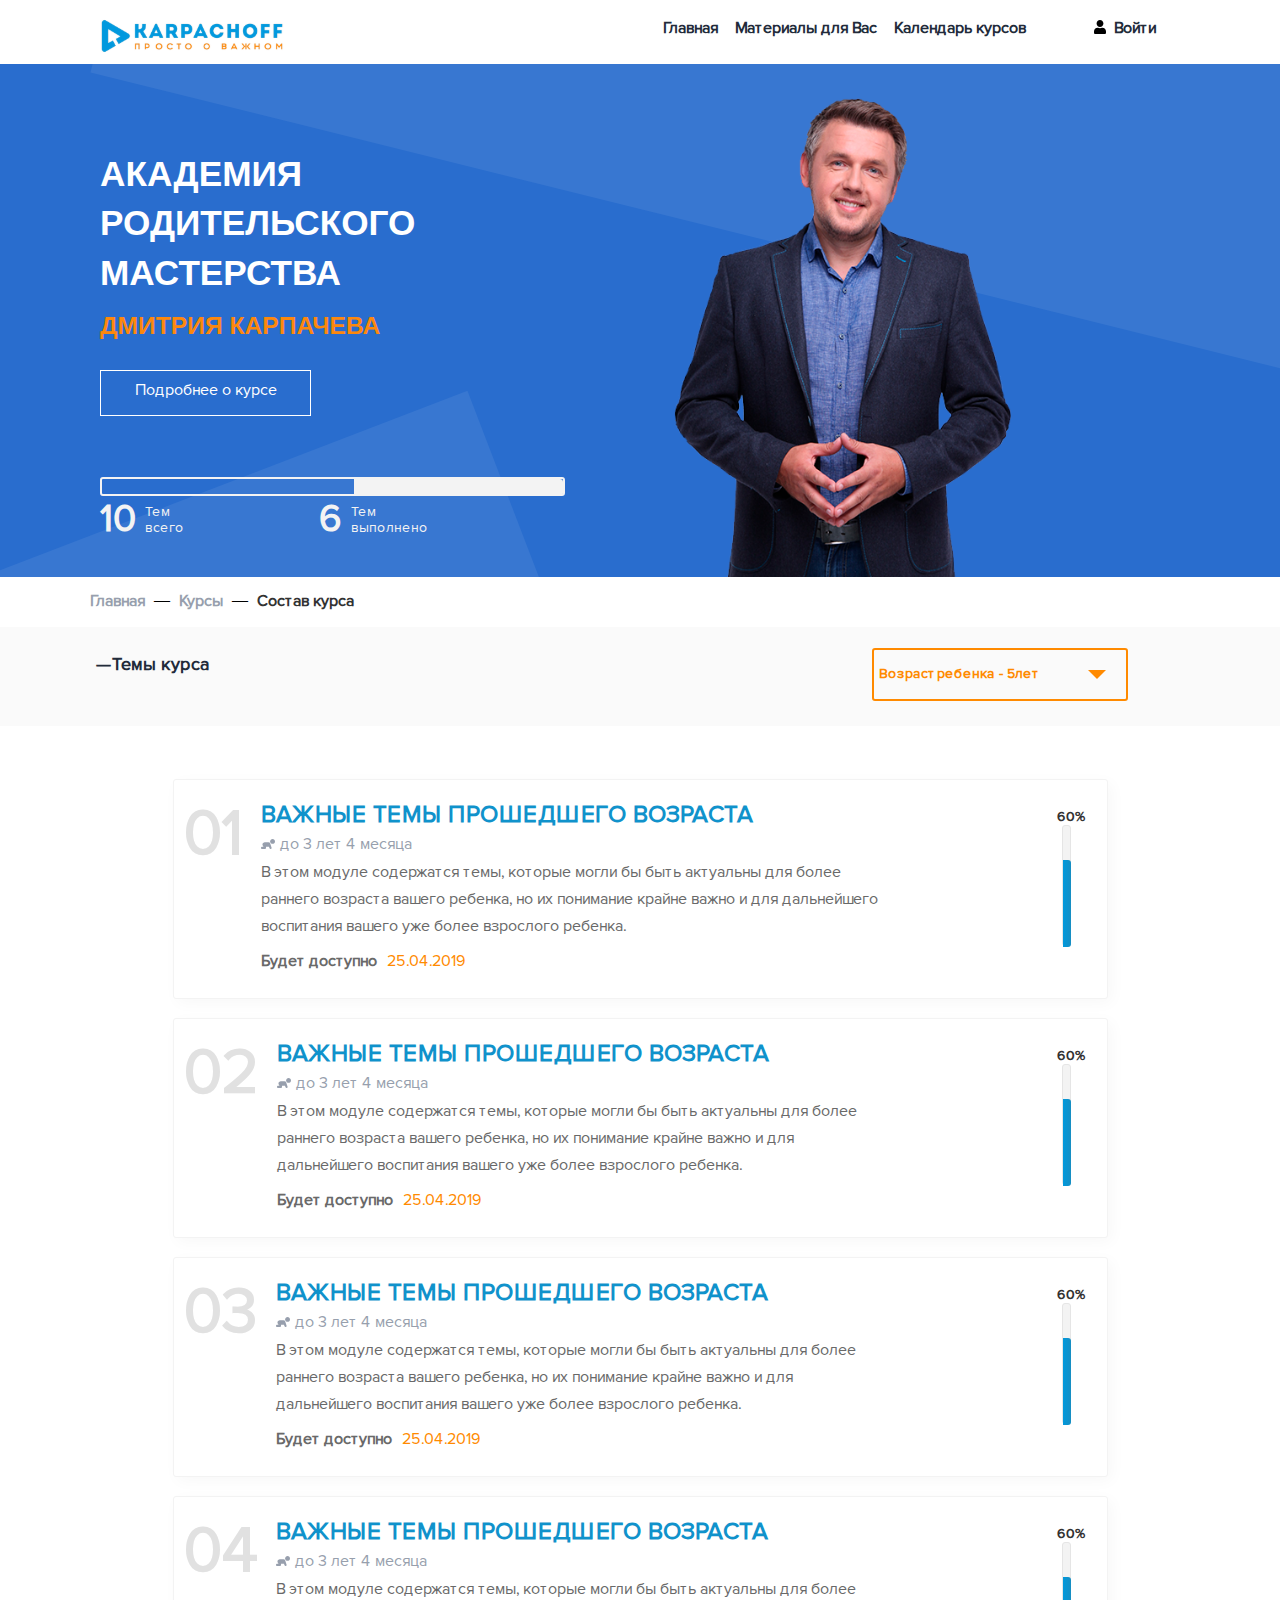
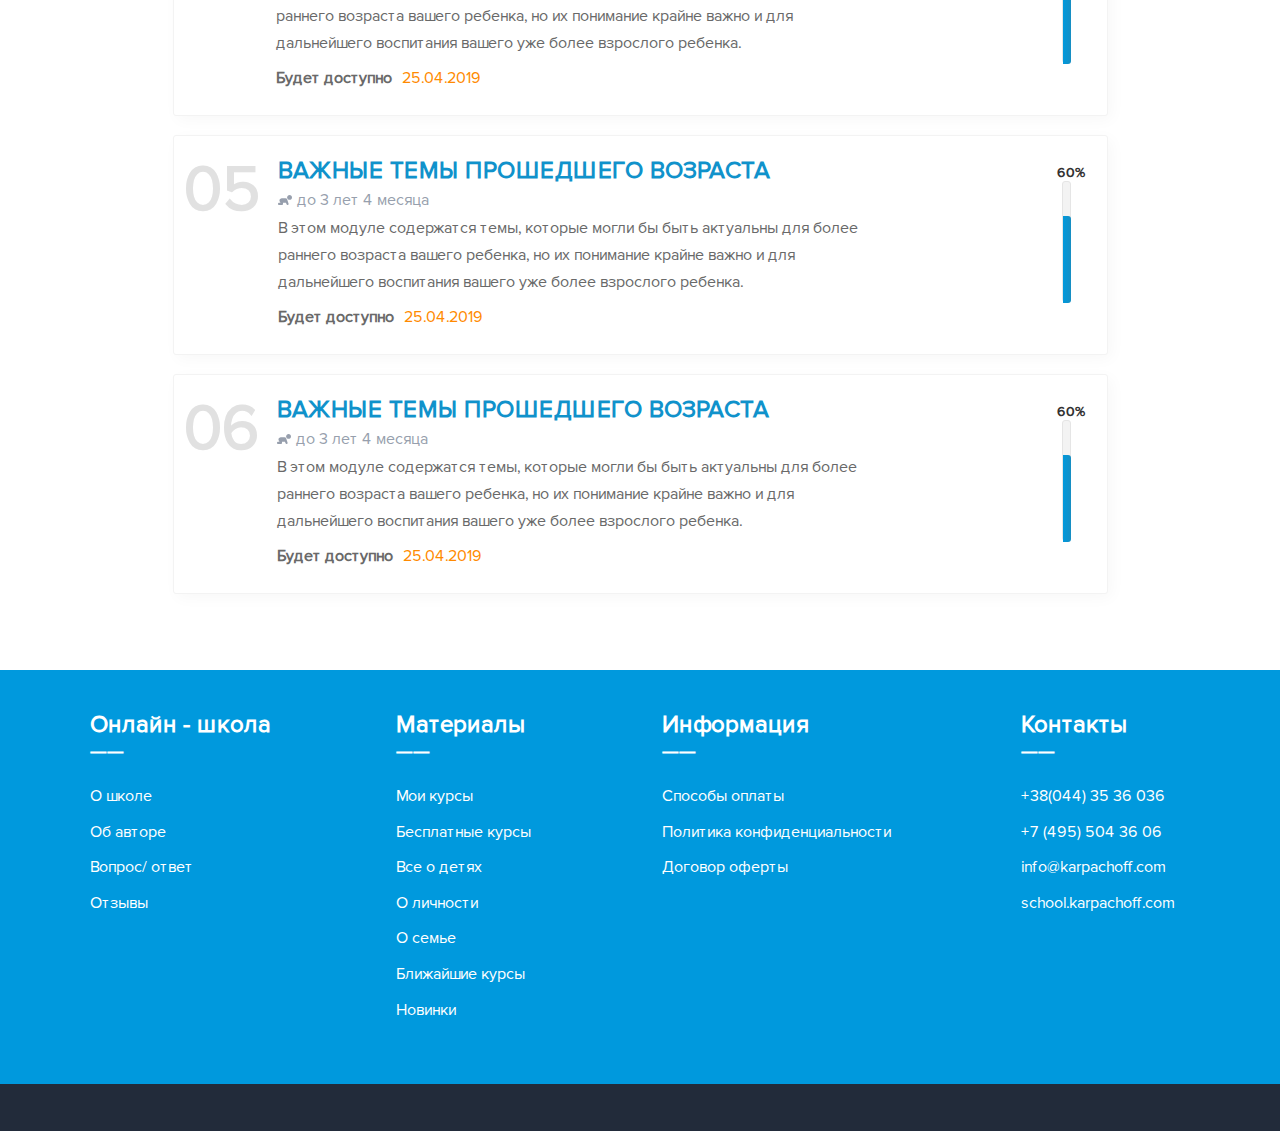
==== commit 2f1c424e: "ninth commit" ====
--- a/index.html
+++ b/index.html
@@ -9,394 +9,344 @@
 
 
 
-    <title>Courses</title>
+    <title>Karpachoff</title>
+</head>
 
 <body>
 
         <!--HEADER-->
         <div class="header">
             <div class="header-logo">
-                <img src="./images/logo.svg" alt="Karpacoff" >
-            </div>
-            <div class="header-menu">
-                <a class="header-menu-item" href="index.html"> Главная </a>
-                <a class="header-menu-item" href="#"> Материалы для Вас </a>
-                <a class="header-menu-item" href="#"> Календарь   курсов </a>
-
-            </div>
-            <div class="header-authent">
-                <img src="./images/user-solid.svg" alt="login"> </img>
-                <a class="header-menu-item" href="index.html"> Войти </a>
-            </div>
-        </div>
-        <div class="clear">
-
+                <a href="#" > <img src="./images/logo.svg" alt="Karpacoff" > </a>
+            </div>
+            <div class="header_right_flow">
+                <div class="header-menu">
+                    <a class="header-menu-item" href="index.html"> Главная </a>
+                    <a class="header-menu-item" href="#"> Материалы для Вас </a>
+                    <a class="header-menu-item" href="#"> Календарь   курсов </a>
+                </div>
+                <div class="header-authent">
+                    <img src="./images/user-solid.svg" alt="login">
+                    <a class="header-menu-item-authent" href="index.html"> Войти </a>
+                </div>
+            </div>
         </div>
 
         <!--BANNER-->
         <div class="banner">
-
             <div class="banner-extraleyer1">
-
-
             </div>
             <div class="banner-extraleyer2">
-
-
-            </div>
-            <div class="banner-photo">
-                <img src="images/karpachov.png" alt="Karpachov" width="337px" height="479px">
-            </div>
-
-            <div class="banner-sitename">
-                <h1>АКАДЕМИЯ РОДИТЕЛЬСКОГО МАСТЕРСТВА <br>
-                <span>ДМИТРИЯ КАРПАЧЕВА</span>
-                </h1>
-                <div class="banner-more-info">
-                    <a href="#">Подробнее о курсе</a>
-                </div>
-            </div>
-
-            <div class="baner-indicator">
-                <div class="banner-indicator-lightbox">
-
-                    <div class="banner-indicator-lightbox-done">
-
-                    </div>
-                </div>
-                <div class="banner-indicator-text">
-                    <div class="banner-indicator-all-number">
-                        10
-
-
-                    </div>
-                    <div class="banner-indicator-all-text">
-                        Тем <br> всего
-
-
-                    </div>
-                    <div class="banner-indicator-done-number">
-                        6
-                    </div>
-                    <div class="banner-indicator-done-text">
-                        Тем <br> выполнено
-
-                    </div>
-                </div>
-
-
-            </div>
-
+            </div>
+
+            <div class="banner-container">
+
+                <div class="banner-sitename">
+                    <h1>АКАДЕМИЯ РОДИТЕЛЬСКОГО МАСТЕРСТВА <br>
+                    <span>ДМИТРИЯ КАРПАЧЕВА</span>
+                    </h1>
+                    <div class="banner-more-info">
+                        <a href="#">Подробнее о курсе</a>
+                    </div>
+                    <div class="baner-indicator">
+                        <div class="banner-indicator-lightbox">
+                            <div class="banner-indicator-lightbox-done">           </div>
+                        </div>
+                        <div class="banner-indicator-text">
+                            <div class="banner-indicator-all-number">    10        </div>
+                            <div class="banner-indicator-all-text">
+                                Тем <br> всего
+                            </div>
+                            <div class="banner-indicator-done-number">    6        </div>
+                            <div class="banner-indicator-done-text">
+                                Тем <br> выполнено
+                               </div>
+                        </div>
+                   </div>
+                </div>
+                <div class="banner-photo">
+                    <img src="images/karpachov.png" alt="Karpachoff" width="337px" height="479px">
+                </div>
+            </div>
         </div>
 
 
-
-
-
       <!--CONTENT-->
 
-    <div class="bredcrumbles">
-        <div class="bredcrumbles-main">
-            <a href="#">Главная</a>
+            <div class="breadcrumbs">
+                <div class="breadcrumbs-container">
+                    <div class="breadcrumbs-main">
+                        <a href="#">Главная</a>
+                    </div>
+                    <div class="breadcrumbs-haighthen1">       &#151;                </div>
+                    <div class="breadcrumbs-courses">
+                        <a href="#">Курсы</a>
+                    </div>
+                    <div class="breadcrumbs-haighthen1">       &#151;                </div>
+                    <div class="breadcrumbs-list">
+                        <a href="#"> Состав курса</a>
+                    </div>
+                </div>
+            </div>
+                 <div class="breadcrumbs2">
+                     <div class="breadcrumbs2-container">
+                        <div class="breadcrumbs-coursestheme">
+                            <div class="breadcrumbs-coursestheme-haighthen">   &#151;          </div>
+                            <div class="breadcrumbs-coursestheme-text">
+                                Темы курса
+                            </div>
+                        </div>
+                        <div class="breadcrumbs-coursestheme-age">
+                             <div class="breadcrumbs-coursestheme-age-choice">
+                                Возраст ребенка - 5лет
+                            </div>
+                            <div class="breadcrumbs-coursestheme-age-arrow">
+                            </div>
+
+                        </div>
+                     </div>
+                </div>
+
+                <!--articles-->
+
+            <div class="content-container">
+                <!--article1-->
+                <a href="module.html" class="article-reference">
+                    <div class="article article-first">
+                        <div class="article-number">  01
+                        </div>
+                        <div class="article-content">
+                            <div class="article-header">
+                             Важные темы прошедшего возраста
+                            </div>
+                            <div class="article-age">
+                                <div class="article-age-baby-icon">
+                                    <img src="images/baby-icon.svg" width="14px" >
+                                </div>
+                                до 3 лет 4 месяца
+                            </div>
+                            <div class="article-citate">
+                                В этом модуле содержатся темы, которые могли бы быть актуальны для более раннего возраста вашего ребенка,
+                                но их понимание крайне важно и для дальнейшего воспитания вашего уже более взрослого ребенка.
+                               <div class="article-availabledate">
+                                    <div class="article-availabledate-text">
+                                        Будет доступно
+                                    </div>
+                                    <div class="article-availabledate-date">
+                                        25.04.2019
+                                    </div>
+                                </div>
+                            </div>
+                        </div>
+                        <div class="article-indicator">
+                            <div class="article-indicator-text">
+                                60%
+                            </div>
+                            <div class="article-indicator-lightbox">
+                                <div class="article-indicator-lightbox-done">
+                                </div>
+                            </div>
+                        </div>
+                </div>
+                </a>
+                <!--article2-->
+                <a href="module.html" class="article-reference">
+                    <div class="article">
+                        <div class="article-number">  02
+                        </div>
+                        <div class="article-content">
+                            <div class="article-header">
+                                Важные темы прошедшего возраста
+                            </div>
+                            <div class="article-age">
+                                <div class="article-age-baby-icon">
+                                    <img src="images/baby-icon.svg" width="14px" >
+                                </div>
+                                до 3 лет 4 месяца
+                            </div>
+                            <div class="article-citate">
+                                В этом модуле содержатся темы, которые могли бы быть актуальны для более раннего возраста вашего ребенка,
+                                но их понимание крайне важно и для дальнейшего воспитания вашего уже более взрослого ребенка.
+                                <div class="article-availabledate">
+                                    <div class="article-availabledate-text">
+                                        Будет доступно
+                                    </div>
+                                    <div class="article-availabledate-date">
+                                        25.04.2019
+                                    </div>
+                                </div>
+                            </div>
+                        </div>
+                        <div class="article-indicator">
+                            <div class="article-indicator-text">
+                                60%
+                            </div>
+                            <div class="article-indicator-lightbox">
+                                <div class="article-indicator-lightbox-done">
+                                </div>
+                            </div>
+                        </div>
+                    </div>
+                </a>
+                <!--article3-->
+                <a href="module.html" class="article-reference">
+                    <div class="article">
+                        <div class="article-number">  03
+                        </div>
+                        <div class="article-content">
+                            <div class="article-header">
+                                Важные темы прошедшего возраста
+                            </div>
+                            <div class="article-age">
+                                <div class="article-age-baby-icon">
+                                    <img src="images/baby-icon.svg" width="14px" >
+                                </div>
+                                до 3 лет 4 месяца
+                            </div>
+                            <div class="article-citate">
+                                В этом модуле содержатся темы, которые могли бы быть актуальны для более раннего возраста вашего ребенка,
+                                но их понимание крайне важно и для дальнейшего воспитания вашего уже более взрослого ребенка.
+                                <div class="article-availabledate">
+                                    <div class="article-availabledate-text">
+                                        Будет доступно
+                                    </div>
+                                    <div class="article-availabledate-date">
+                                        25.04.2019
+                                    </div>
+                                </div>
+                            </div>
+                        </div>
+                        <div class="article-indicator">
+                            <div class="article-indicator-text">
+                                60%
+                            </div>
+                            <div class="article-indicator-lightbox">
+                                <div class="article-indicator-lightbox-done">
+                                </div>
+                            </div>
+                        </div>
+                    </div>
+                </a>
+                <!--article4-->
+                <a href="module.html" class="article-reference">
+                    <div class="article">
+                        <div class="article-number">  04
+                        </div>
+                        <div class="article-content">
+                            <div class="article-header">
+                                Важные темы прошедшего возраста
+                            </div>
+                            <div class="article-age">
+                                <div class="article-age-baby-icon">
+                                    <img src="images/baby-icon.svg" width="14px" >
+                                </div>
+                                до 3 лет 4 месяца
+                            </div>
+                            <div class="article-citate">
+                                В этом модуле содержатся темы, которые могли бы быть актуальны для более раннего возраста вашего ребенка,
+                                но их понимание крайне важно и для дальнейшего воспитания вашего уже более взрослого ребенка.
+                                <div class="article-availabledate">
+                                    <div class="article-availabledate-text">
+                                        Будет доступно
+                                    </div>
+                                    <div class="article-availabledate-date">
+                                        25.04.2019
+                                    </div>
+                                </div>
+                            </div>
+                        </div>
+                        <div class="article-indicator">
+                            <div class="article-indicator-text">
+                                60%
+                            </div>
+                            <div class="article-indicator-lightbox">
+                                <div class="article-indicator-lightbox-done">
+                                </div>
+                            </div>
+                        </div>
+                    </div>
+                </a>
+
+                <!--article5-->
+                <a href="module.html" class="article-reference">
+                    <div class="article">
+                        <div class="article-number">  05
+                        </div>
+                        <div class="article-content">
+                            <div class="article-header">
+                                Важные темы прошедшего возраста
+                            </div>
+                            <div class="article-age">
+                                <div class="article-age-baby-icon">
+                                    <img src="images/baby-icon.svg" width="14px" >
+                                </div>
+                                до 3 лет 4 месяца
+                            </div>
+                            <div class="article-citate">
+                                В этом модуле содержатся темы, которые могли бы быть актуальны для более раннего возраста вашего ребенка,
+                                но их понимание крайне важно и для дальнейшего воспитания вашего уже более взрослого ребенка.
+                                <div class="article-availabledate">
+                                    <div class="article-availabledate-text">
+                                        Будет доступно
+                                    </div>
+                                    <div class="article-availabledate-date">
+                                        25.04.2019
+                                    </div>
+                                </div>
+                            </div>
+                        </div>
+                        <div class="article-indicator">
+                            <div class="article-indicator-text">
+                                60%
+                            </div>
+                            <div class="article-indicator-lightbox">
+                                <div class="article-indicator-lightbox-done">
+                                </div>
+                            </div>
+                        </div>
+                    </div>
+                </a>
+
+                <!--article6-->
+                <a href="module.html" class="article-reference">
+                    <div class="article">
+                        <div class="article-number">  06
+                        </div>
+                        <div class="article-content">
+                            <div class="article-header">
+                                Важные темы прошедшего возраста
+                            </div>
+                            <div class="article-age">
+                                <div class="article-age-baby-icon">
+                                    <img src="images/baby-icon.svg" width="14px" >
+                                </div>
+                                до 3 лет 4 месяца
+                            </div>
+                            <div class="article-citate">
+                                В этом модуле содержатся темы, которые могли бы быть актуальны для более раннего возраста вашего ребенка,
+                                но их понимание крайне важно и для дальнейшего воспитания вашего уже более взрослого ребенка.
+                                <div class="article-availabledate">
+                                    <div class="article-availabledate-text">
+                                        Будет доступно
+                                    </div>
+                                    <div class="article-availabledate-date">
+                                        25.04.2019
+                                    </div>
+                                </div>
+                            </div>
+                        </div>
+                        <div class="article-indicator">
+                            <div class="article-indicator-text">
+                                60%
+                            </div>
+                            <div class="article-indicator-lightbox">
+                                <div class="article-indicator-lightbox-done">
+                                </div>
+                            </div>
+                        </div>
+                    </div>
+                </a>
         </div>
-        <div class="bredcrumbles-haighthen1">
-            &#151;
-        </div>
-        <div class="bredcrumbles-courses">
-            <a href="#">Курсы</a>
-        </div>
-        <div class="bredcrumbles-haighthen1">
-            &#151;
-        </div>
-        <div class="bredcrumbles-list">
-            <a href="#"> Состав курса</a>
-        </div>
-    </div>
-
-        <div class="bredcrumbles2">
-            <div class="bredcrumbles-coursestheme">
-                <div class="bredcrumbles-coursestheme-haighthen">
-                    &#151;
-                </div>
-                <div class="bredcrumbles-coursestheme-text">
-                    Темы курса
-                </div>
-            </div>
-            <div class="bredcrumbles-coursestheme-age">
-
-                <div class="bredcrumbles-coursestheme-age-choice">
-                    Возраст ребенка - 5лет
-                </div>
-                <div class="bredcrumbles-coursestheme-age-arrow">
-
-                </div>
-
-            </div>
-
-        </div>
-
-        <!--articles-->
-        <!--article1-->
-        <div class="article article-first">
-            <div class="article-number">
-                01
-            </div>
-            <div class="article-content">
-                <a href="module.html" class="article-header">
-
-                        Важные темы прошедшего возраста
-
-                </a>
-                <div class="article-age">
-                    до 3 лет 4 месяца
-                </div>
-                <div class="article-citate">
-                    В этом модуле содержатся темы, которые могли бы быть актуальны для более раннего возраста вашего ребенка,
-                    но их понимание крайне важно и для дальнейшего воспитания вашего уже более взрослого ребенка.>>
-                </div>
-
-                <div class="article-availabledate">
-                    <div class="article-availabledate-text">
-                        Будет доступно
-                    </div>
-                    <div class="article-availabledate-date">
-                        25.04.2019
-                    </div>
-                </div>
-            </div>
-            <div class="article-indicator">
-                <div class="article-indicator-text">
-                    60%
-                </div>
-
-                <div class="article-indicator-lightbox">
-
-                    <div class="article-indicator-lightbox-done">
-
-                    </div>
-                </div>
-
-            </div>
-        </div>
-
-        <!--article2-->
-        <div class="article">
-            <div class="article-number">
-                02
-            </div>
-            <div class="article-content">
-
-                <a href="module.html" class="article-header">
-
-                    Важные темы прошедшего возраста
-
-                </a>
-
-                <div class="article-age">
-                    до 3 лет 4 месяца
-                </div>
-                <div class="article-citate">
-                    В этом модуле содержатся темы, которые могли бы быть актуальны для более раннего возраста вашего ребенка,
-                    но их понимание крайне важно и для дальнейшего воспитания вашего уже более взрослого ребенка.>>
-                </div>
-
-                <div class="article-availabledate">
-                    <div class="article-availabledate-text">
-                        Будет доступно
-                    </div>
-                    <div class="article-availabledate-date">
-                        25.04.2019
-                    </div>
-                </div>
-            </div>
-            <div class="article-indicator">
-                <div class="article-indicator-text">
-                    60%
-                </div>
-
-                <div class="article-indicator-lightbox">
-
-                    <div class="article-indicator-lightbox-done">
-
-                    </div>
-                </div>
-
-            </div>
-        </div>
-
-        <!--article3-->
-        <div class="article">
-            <div class="article-number">
-                03
-            </div>
-            <div class="article-content">
-                <a href="module.html" class="article-header">
-
-                    Важные темы прошедшего возраста
-
-                </a>
-                <div class="article-age">
-                    до 3 лет 4 месяца
-                </div>
-                <div class="article-citate">
-                    В этом модуле содержатся темы, которые могли бы быть актуальны для более раннего возраста вашего ребенка,
-                    но их понимание крайне важно и для дальнейшего воспитания вашего уже более взрослого ребенка.>>
-                </div>
-
-                <div class="article-availabledate">
-                    <div class="article-availabledate-text">
-                        Будет доступно
-                    </div>
-                    <div class="article-availabledate-date">
-                        25.04.2019
-                    </div>
-                </div>
-            </div>
-            <div class="article-indicator">
-                <div class="article-indicator-text">
-                    60%
-                </div>
-
-                <div class="article-indicator-lightbox">
-
-                    <div class="article-indicator-lightbox-done">
-
-                    </div>
-                </div>
-
-            </div>
-        </div>
-
-        <!--article4-->
-        <div class="article">
-            <div class="article-number">
-                04
-            </div>
-            <div class="article-content">
-                <a href="module.html" class="article-header">
-
-                    Важные темы прошедшего возраста
-
-                </a>
-                <div class="article-age">
-                    до 3 лет 4 месяца
-                </div>
-                <div class="article-citate">
-                    В этом модуле содержатся темы, которые могли бы быть актуальны для более раннего возраста вашего ребенка,
-                    но их понимание крайне важно и для дальнейшего воспитания вашего уже более взрослого ребенка.>>
-                </div>
-
-                <div class="article-availabledate">
-                    <div class="article-availabledate-text">
-                        Будет доступно
-                    </div>
-                    <div class="article-availabledate-date">
-                        25.04.2019
-                    </div>
-                </div>
-            </div>
-            <div class="article-indicator">
-                <div class="article-indicator-text">
-                    60%
-                </div>
-
-                <div class="article-indicator-lightbox">
-
-                    <div class="article-indicator-lightbox-done">
-
-                    </div>
-                </div>
-
-            </div>
-        </div>
-
-        <!--article5-->
-        <div class="article">
-            <div class="article-number">
-                05
-            </div>
-            <div class="article-content">
-                <a href="module.html" class="article-header">
-
-                    Важные темы прошедшего возраста
-
-                </a>
-                <div class="article-age">
-                    до 3 лет 4 месяца
-                </div>
-                <div class="article-citate">
-                    В этом модуле содержатся темы, которые могли бы быть актуальны для более раннего возраста вашего ребенка,
-                    но их понимание крайне важно и для дальнейшего воспитания вашего уже более взрослого ребенка.>>
-                </div>
-
-                <div class="article-availabledate">
-                    <div class="article-availabledate-text">
-                        Будет доступно
-                    </div>
-                    <div class="article-availabledate-date">
-                        25.04.2019
-                    </div>
-                </div>
-            </div>
-            <div class="article-indicator">
-                <div class="article-indicator-text">
-                    60%
-                </div>
-
-                <div class="article-indicator-lightbox">
-
-                    <div class="article-indicator-lightbox-done">
-
-                    </div>
-                </div>
-
-            </div>
-        </div>
-
-        <!--article6-->
-        <div class="article">
-            <div class="article-number">
-                06
-            </div>
-            <div class="article-content">
-                <a href="module.html" class="article-header">
-
-                    Важные темы прошедшего возраста
-
-                </a>
-                <div class="article-age">
-                    до 3 лет 4 месяца
-                </div>
-                <div class="article-citate">
-                    В этом модуле содержатся темы, которые могли бы быть актуальны для более раннего возраста вашего ребенка,
-                    но их понимание крайне важно и для дальнейшего воспитания вашего уже более взрослого ребенка.>>
-                </div>
-
-                <div class="article-availabledate">
-                    <div class="article-availabledate-text">
-                        Будет доступно
-                    </div>
-                    <div class="article-availabledate-date">
-                        25.04.2019
-                    </div>
-                </div>
-            </div>
-            <div class="article-indicator">
-                <div class="article-indicator-text">
-                    60%
-                </div>
-
-                <div class="article-indicator-lightbox">
-
-                    <div class="article-indicator-lightbox-done">
-
-                    </div>
-                </div>
-
-            </div>
-        </div>
-
-
         <!--FOOTER MENU-->
     <div class="footermenu">
         <div class="footermenu-blocks">
@@ -421,60 +371,62 @@
 
 
             <div class="footermenu-block">
-                <div class="footermenu-block-header">
-                    Материалы
-                </div>
-                <div class="footermenu-block-underline">
-                    &#151;&#151;
-                </div>
-                <div class="footermenu-block-menu">
-                    <ul>
-                        <li><a href="#">Мои курсы</a></li>
-                        <li><a href="#">Бесплатные курсы</a></li>
-                        <li><a href="#">Все о детях</a></li>
-                        <li><a href="#">О личности</a></li>
-                        <li><a href="#">О семье</a></li>
-                        <li><a href="#">Ближайшие курсы</a></li>
-                        <li><a href="#">Новинки</a></li>
-                    </ul>
-                </div>
-            </div>
-
-            <div class="footermenu-block">
-                <div class="footermenu-block-header">
-                    Информация
-                </div>
-                <div class="footermenu-block-underline">
-                    &#151;&#151;
-                </div>
-                <div class="footermenu-block-menu">
-                    <ul>
-                        <li><a href="#">Способы оплаты</a></li>
-                        <li><a href="#">Политика конфиденциальности</a></li>
-                        <li><a href="#">Договор оферты</a></li>
-
-                    </ul>
-                </div>
-            </div>
-
-            <div class="footermenu-block">
-                <div class="footermenu-block-header">
-                    Контакты
-                </div>
-                <div class="footermenu-block-underline">
-                    &#151;&#151;
-                </div>
-                <div class="footermenu-block-menu">
-                    <ul>
-                        <li>+38(044) 35 36 036</li>
-                        <li>+7 (495) 504 36 06</li>
-                        <li><a href="#">info@karpachoff.com</a></li>
-                        <li><a href="#">school.karpachoff.com</a></li>
-                    </ul>
-                </div>
-            </div>
-
-        </div>
+
+                    <div class="footermenu-block-header">
+                        Материалы
+                    </div>
+                    <div class="footermenu-block-underline">
+                        &#151;&#151;
+                    </div>
+                    <div class="footermenu-block-menu">
+                        <ul>
+                            <li><a href="#">Мои курсы</a></li>
+                            <li><a href="#">Бесплатные курсы</a></li>
+                            <li><a href="#">Все о детях</a></li>
+                            <li><a href="#">О личности</a></li>
+                            <li><a href="#">О семье</a></li>
+                            <li><a href="#">Ближайшие курсы</a></li>
+                            <li><a href="#">Новинки</a></li>
+                        </ul>
+                    </div>
+                </div>
+
+                <div class="footermenu-block">
+                    <div class="footermenu-block-header">
+                        Информация
+                    </div>
+                    <div class="footermenu-block-underline">
+                        &#151;&#151;
+                    </div>
+                    <div class="footermenu-block-menu">
+                        <ul>
+                            <li><a href="#">Способы оплаты</a></li>
+                            <li><a href="#">Политика конфиденциальности</a></li>
+                            <li><a href="#">Договор оферты</a></li>
+
+                        </ul>
+                    </div>
+                </div>
+
+                <div class="footermenu-block">
+                    <div class="footermenu-block-header">
+                        Контакты
+                    </div>
+                    <div class="footermenu-block-underline">
+                        &#151;&#151;
+                    </div>
+                    <div class="footermenu-block-menu">
+                        <ul>
+                            <li>+38(044) 35 36 036</li>
+                            <li>+7 (495) 504 36 06</li>
+                            <li><a href="#">info@karpachoff.com</a></li>
+                            <li><a href="#">school.karpachoff.com</a></li>
+                        </ul>
+                    </div>
+                </div>
+
+            </div>
+
 
 
 
--- a/css/style.css
+++ b/css/style.css
@@ -23,31 +23,42 @@
   font-weight: normal;
   font-style: normal;
 }
+a {
+  text-decoration: none;
+}
+
 /****************HEADER*****************/
 .header {
-  max-width: 100%;
-  height: 72px;
-  margin: 0 auto;
+  max-width: 1100px;
+  height: 64px;
+  margin: 0 auto;
+  padding: 0 10px;
   background-color: #FFFFFF;
+  display: flex;
+  justify-content: space-between;
 }
 
 .header-logo {
   display: block;
   float: left;
   max-width: 184px;
-  margin: 19px 22.81% 19px 7%;
+  margin: 19px 10px;
+}
+
+.header_right_flow {
+  display: flex;
+  justify-content: space-between;
 }
 
 .header-menu {
   display: block;
-  float: left;
-  min-width: 435px;
-  height: 67px;
+  width: 435px;
+  height: 54px;
 }
 
 .header-menu-item {
   display: block;
-  height: 56px;
+  height: 44px;
   float: left;
   padding-top: 18px;
   text-decoration: none;
@@ -56,36 +67,53 @@
   color: #222B3A;
 }
 
-.header-menu-item:first-child {
+.header-menu-item:hover {
   border-bottom: 2px solid #FC880D;
 }
 
 .header-authent {
   display: block;
   margin-left: 4.3%;
+  width: 100px;
 }
 
 .header-authent img {
   max-width: 12px;
   float: left;
-  margin-top: 1.2em;
-}
-
-.clear {
-  clear: both;
+  margin-top: 1.25em;
+  margin-right: 5px;
+}
+
+.header-menu-item-authent {
+  display: block;
+  height: 44px;
+  float: left;
+  padding-top: 18px;
+  text-decoration: none;
+  margin: 0 3%;
+  font: 600 16px  'proxima_regular', sans-serif;
+  color: #222B3A;
 }
 
 /************BANNER**************/
 .banner {
   height: 513px;
   background-color: #296DCE;
+  position: relative;
   overflow: hidden;
-  /*position: absolute;
-  top: 72px;
-  z-index: 2;*/
 }
 
 .banner-extraleyer1 {
+  max-width: 96.34%;
+  height: 462px;
+  transform: rotate(13.96deg);
+  background-color: rgba(255, 255, 255, 0.07);
+  position: relative;
+  top: -58%;
+  left: 10%;
+}
+
+.banner-extraleyer2 {
   width: 140.63%;
   height: 462px;
   transform: rotate(-21deg);
@@ -93,45 +121,33 @@
   position: absolute;
   top: 634px;
   left: -93%;
-  overflow: hidden;
-}
-
-.banner-extraleyer2 {
-  width: 96.34%;
-  height: 310px;
-  transform: rotate(13.96deg);
-  background-color: rgba(255, 255, 255, 0.07);
-  position: relative;
-  top: -147px;
-  left: 7.9%;
-}
-
-.banner-photo {
+}
+
+.banner-container {
+  max-width: 1100px;
+  margin: 0 auto;
+  z-index: 2;
+}
+
+.banner-sitename {
+  width: 40%;
+  height: 36%;
+  padding: 0 10px;
   position: absolute;
-  z-index: 4;
-  top: 110px;
-  left: 55%;
-}
-
-.banner-sitename {
-  width: 38.88%;
-  height: 184px;
-  /*position: absolute;*/
-  z-index: 5;
-  margin: -200px 0 19px 7%;
+  top: 12%;
 }
 
 .banner-sitename h1 {
   color: #FFFFFF;
-  font: 600 2.375vw  Intro, sans-serif;
-  line-height: 3.3125vw;
+  font: 600 2.2em  Intro, sans-serif;
+  line-height: 1.4em;
   text-align: left;
 }
 
 .banner-sitename h1 span {
   color: #FC880D;
-  font: 600 1.5vw  Intro, sans-serif;
-  line-height: 2vw;
+  font: 600 0.7em  Intro, sans-serif;
+  line-height: 0.6em;
 }
 
 .banner-more-info {
@@ -151,9 +167,11 @@
 }
 
 .baner-indicator {
-  width: 29.25%;
-  height: 45px;
-  margin: 72px 0 0 7%;
+  width: 90%;
+  height: 9%;
+  margin-top: 12%;
+  /*height: 45px;
+  margin-top: 72px;*/
 }
 
 .banner-indicator-lightbox {
@@ -212,44 +230,65 @@
   padding-top: 5px;
 }
 
+.banner-photo {
+  display: block;
+  position: absolute;
+  bottom: -4px;
+  right: 21%;
+}
+
 /**************CONTENT*************/
-/*************bredcrumbles*********/
-.bredcrumbles {
-  margin-top: 14px;
-  margin-left: 7.5%;
+/*************breadcrumbs*********/
+.breadcrumbs {
+  max-width: 1100px;
+  margin: 0 auto;
+  padding-top: 14px;
+  height: 20px;
+  z-index: 3;
+}
+
+.breadcrumbs-container {
   width: 24%;
-  height: 20px;
   display: flex;
   justify-content: space-between;
   align-items: flex-start;
+  z-index: 3;
+}
+
+.breadcrumbs a {
+  text-decoration: none;
+  z-index: 3;
   font: 600 16px  'proxima_regular', sans-serif;
   color: #979FAD;
 }
 
-.bredcrumbles a {
-  text-decoration: none;
-  color: #979FAD;
-}
-
-.bredcrumbles-list {
+.breadcrumbs-list {
   color: #323232;
-}
-
-.bredcrumbles-list a {
+  z-index: 3;
+}
+
+.breadcrumbs-list a {
   color: #323232;
-}
-
-.bredcrumbles2 {
+  z-index: 3;
+}
+
+.breadcrumbs2 {
+  /*z-index: 3;*/
   height: 99px;
   padding: 0 7.5%;
   background-color: #FAFAFA;
+  margin-top: 16px;
+}
+
+.breadcrumbs2-container {
+  max-width: 1100px;
+  margin: 0 auto;
   display: flex;
   justify-content: space-between;
   align-items: center;
-  margin-top: 16px;
-}
-
-.bredcrumbles-coursestheme {
+}
+
+.breadcrumbs-coursestheme {
   width: 120px;
   display: flex;
   justify-content: space-between;
@@ -258,11 +297,11 @@
   color: #222B3A;
 }
 
-.bredcrumbles-coursestheme-text {
+.breadcrumbs-coursestheme-text {
   width: 110px;
 }
 
-.bredcrumbles-coursestheme-age {
+.breadcrumbs-coursestheme-age {
   width: 227px;
   height: 14px;
   border: 2px solid #FF8A00;
@@ -273,13 +312,14 @@
   color: #FF8A00;
   display: flex;
   justify-content: space-between;
-}
-
-.bredcrumbles-coursestheme-age-choice {
+  margin: 1.5em 4em 0 0;
+}
+
+.breadcrumbs-coursestheme-age-choice {
   width: 80%;
 }
 
-.bredcrumbles-coursestheme-age-arrow {
+.breadcrumbs-coursestheme-age-arrow {
   width: 0;
   height: 0;
   float: right;
@@ -289,14 +329,22 @@
 }
 
 /************************articles***********************/
+.content-container {
+  max-width: 1100px;
+  margin: 0 auto;
+}
+
 .article {
-  height: 203px;
+  min-height: 203px;
   margin: 19px 7.5% 0 7.5%;
+  padding-top: 20px;
   background-color: #FFFFFF;
   border: 1px solid #F3F3F3;
   box-sizing: border-box;
   box-shadow: 4px 4px 15px rgba(0, 0, 0, 0.03);
   border-radius: 3px;
+  display: flex;
+  justify-content: space-between;
 }
 
 .article-first {
@@ -305,10 +353,11 @@
 
 .article-number {
   width: 80px;
-  height: 203px;
-  font: 600 64px  'proxima_regular', sans-serif;
+  min-height: 203px;
+  font: 600 4em  'proxima_regular', sans-serif;
+  /*line-height: 1.7em;*/
   color: #E1E1E1;
-  margin-top: 10px;
+  margin-top: -5px;
   margin-left: 10px;
   float: left;
 }
@@ -323,13 +372,18 @@
   letter-spacing: 0.02em;
   text-transform: uppercase;
   margin-bottom: 5px;
-  text-decoration: none;
 }
 
 .article-age {
   font: 400 16px  'proxima_regular', sans-serif;
   color: #979FAD;
   margin-bottom: 5px;
+  display: flex;
+  justify-content: flex-start;
+}
+
+.article-age-baby-icon {
+  margin-right: 5px;
 }
 
 .article-citate {
@@ -341,10 +395,11 @@
 .article-availabledate {
   display: flex;
   justify-content: flex-start;
+  margin-top: 10px;
 }
 
 .article-availabledate-text {
-  font: 400 16px  'proxima_regular', sans-serif;
+  font: 600 16px  'proxima_regular', sans-serif;
   color: #696969;
   margin-right: 10px;
 }
@@ -358,7 +413,8 @@
   width: 9px;
   height: 121px;
   float: right;
-  margin: -150px 3.8% 0 1%;
+  margin: 8px 3.8% 0 1%;
+  padding-right: 5px;
 }
 
 .article-indicator-text {
@@ -386,16 +442,20 @@
 
 /*************FOOTER MENU**************/
 .footermenu {
-  height: 350px;
   margin-top: 76px;
   background-color: #0099DD;
-  padding-top: 37px;
+  padding: 2.5em 0;
 }
 
 .footermenu-blocks {
-  margin: 0 7.5% 0 7.5%;
-  display: flex;
-  justify-content: space-between;
+  max-width: 1100px;
+  margin: 0 auto;
+  display: flex;
+  justify-content: space-between;
+}
+
+.footermenu-block {
+  margin-right: 10px;
 }
 
 .footermenu-block-header {
@@ -413,7 +473,12 @@
   font: 400 16px  'proxima_regular', sans-serif;
   color: #FFFFFF;
   line-height: 1.6;
-  margin-left: -40px;
+  margin-left: -45px;
+  padding: 5px;
+}
+
+.footermenu-block-menu ul li:hover {
+  transform: translate(5px, 0);
 }
 
 .footermenu-block-menu ul li a {
